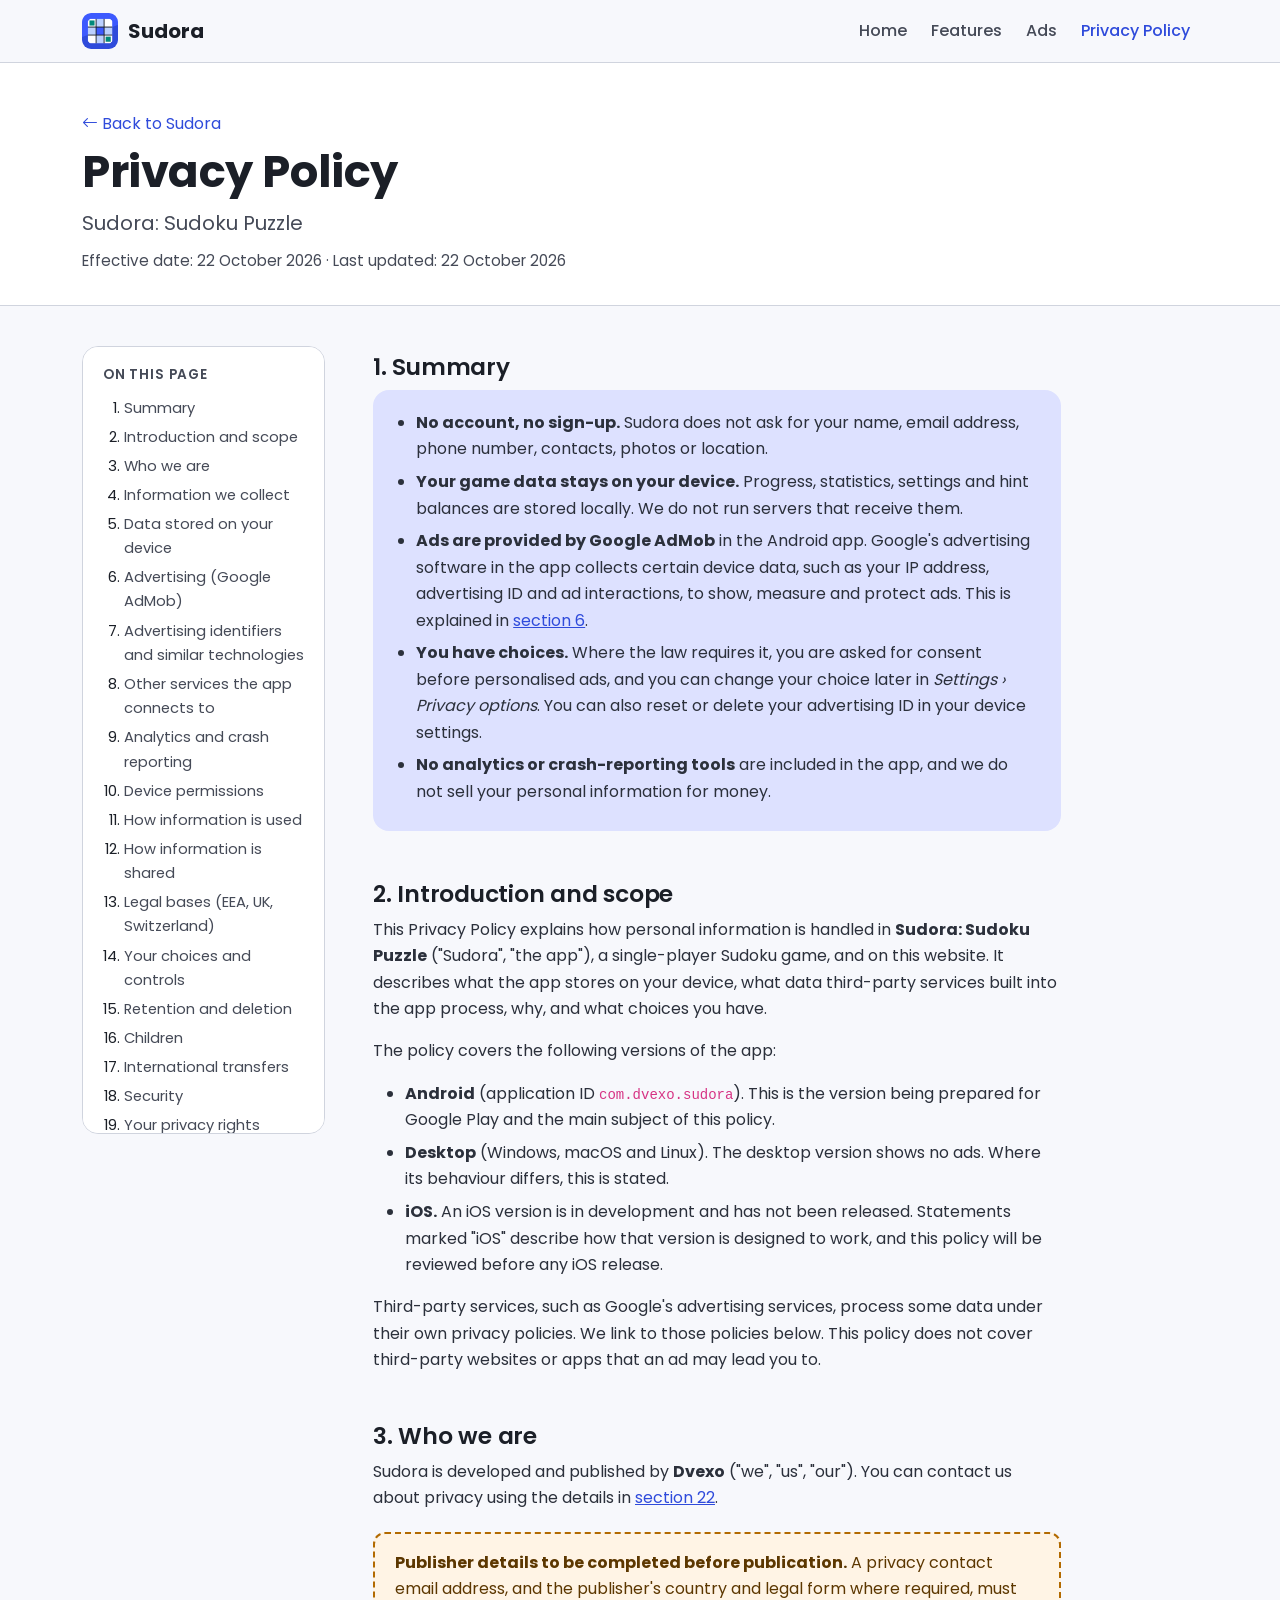
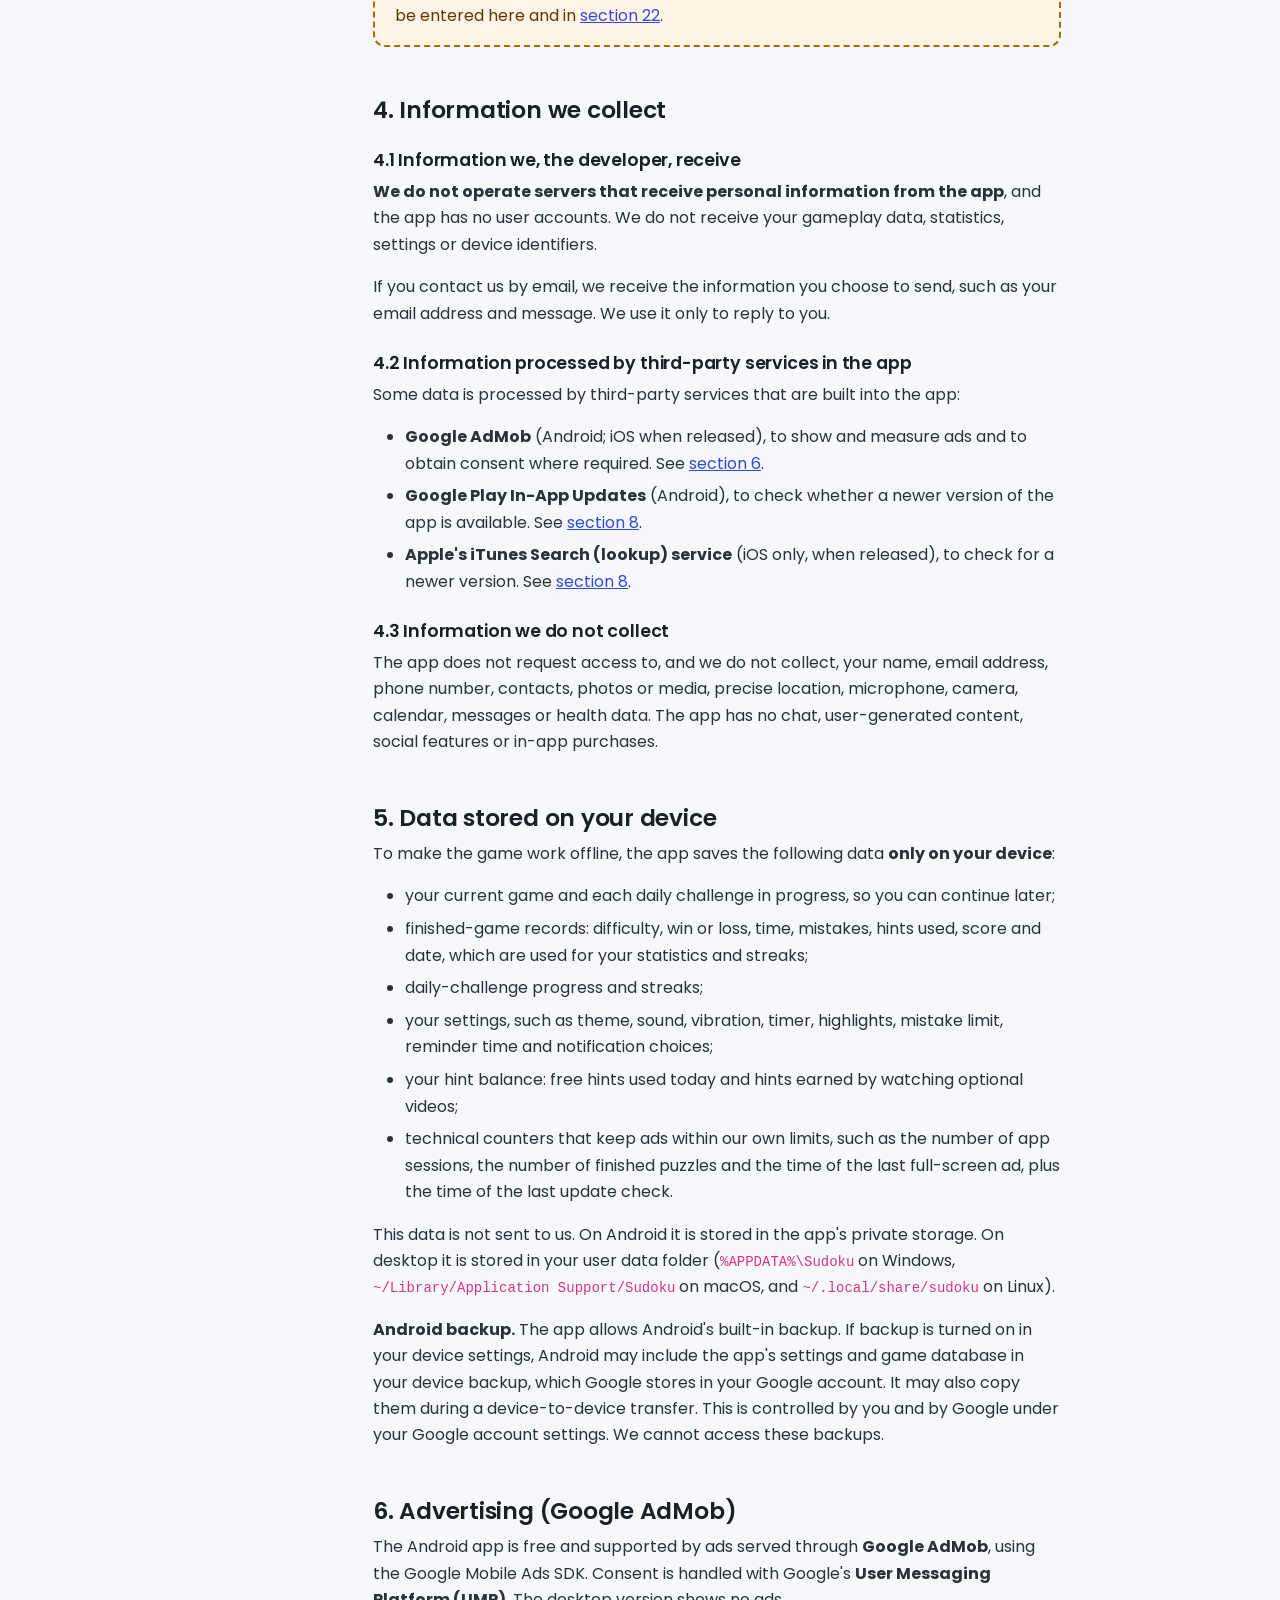
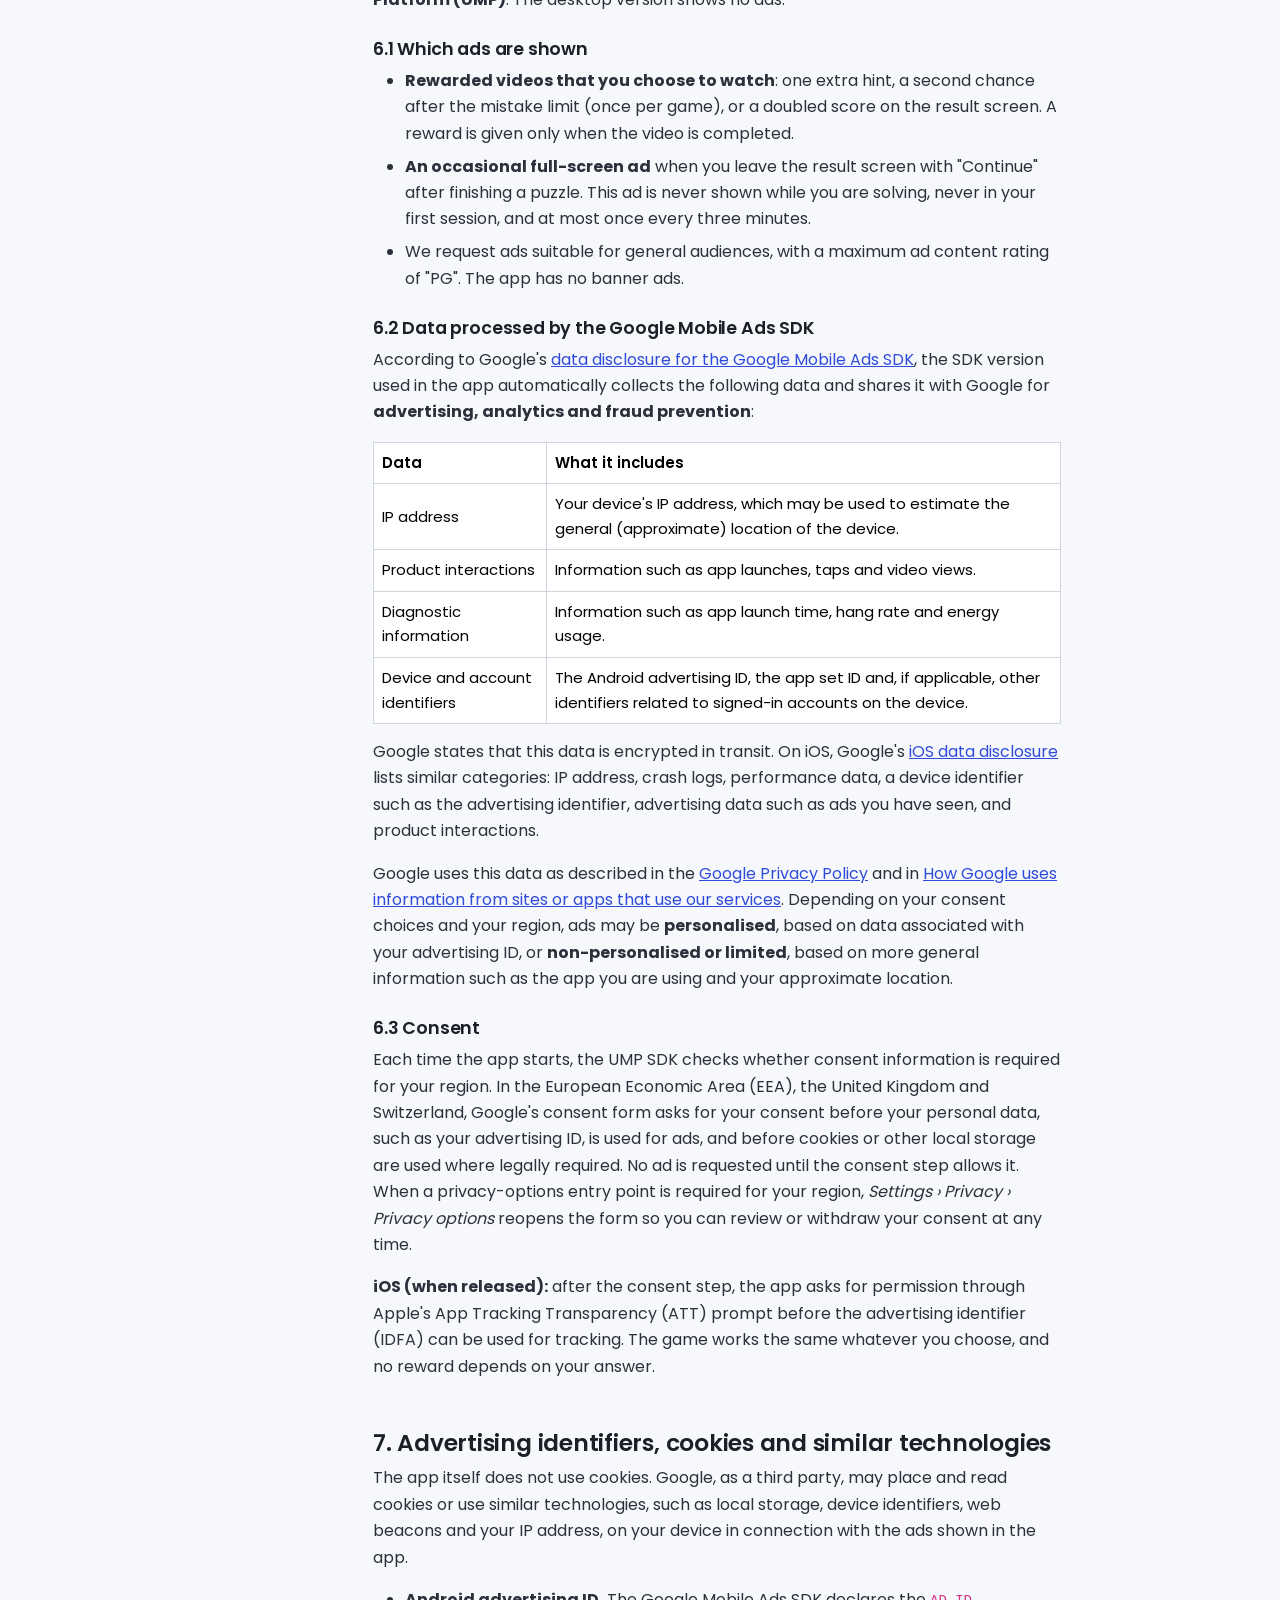
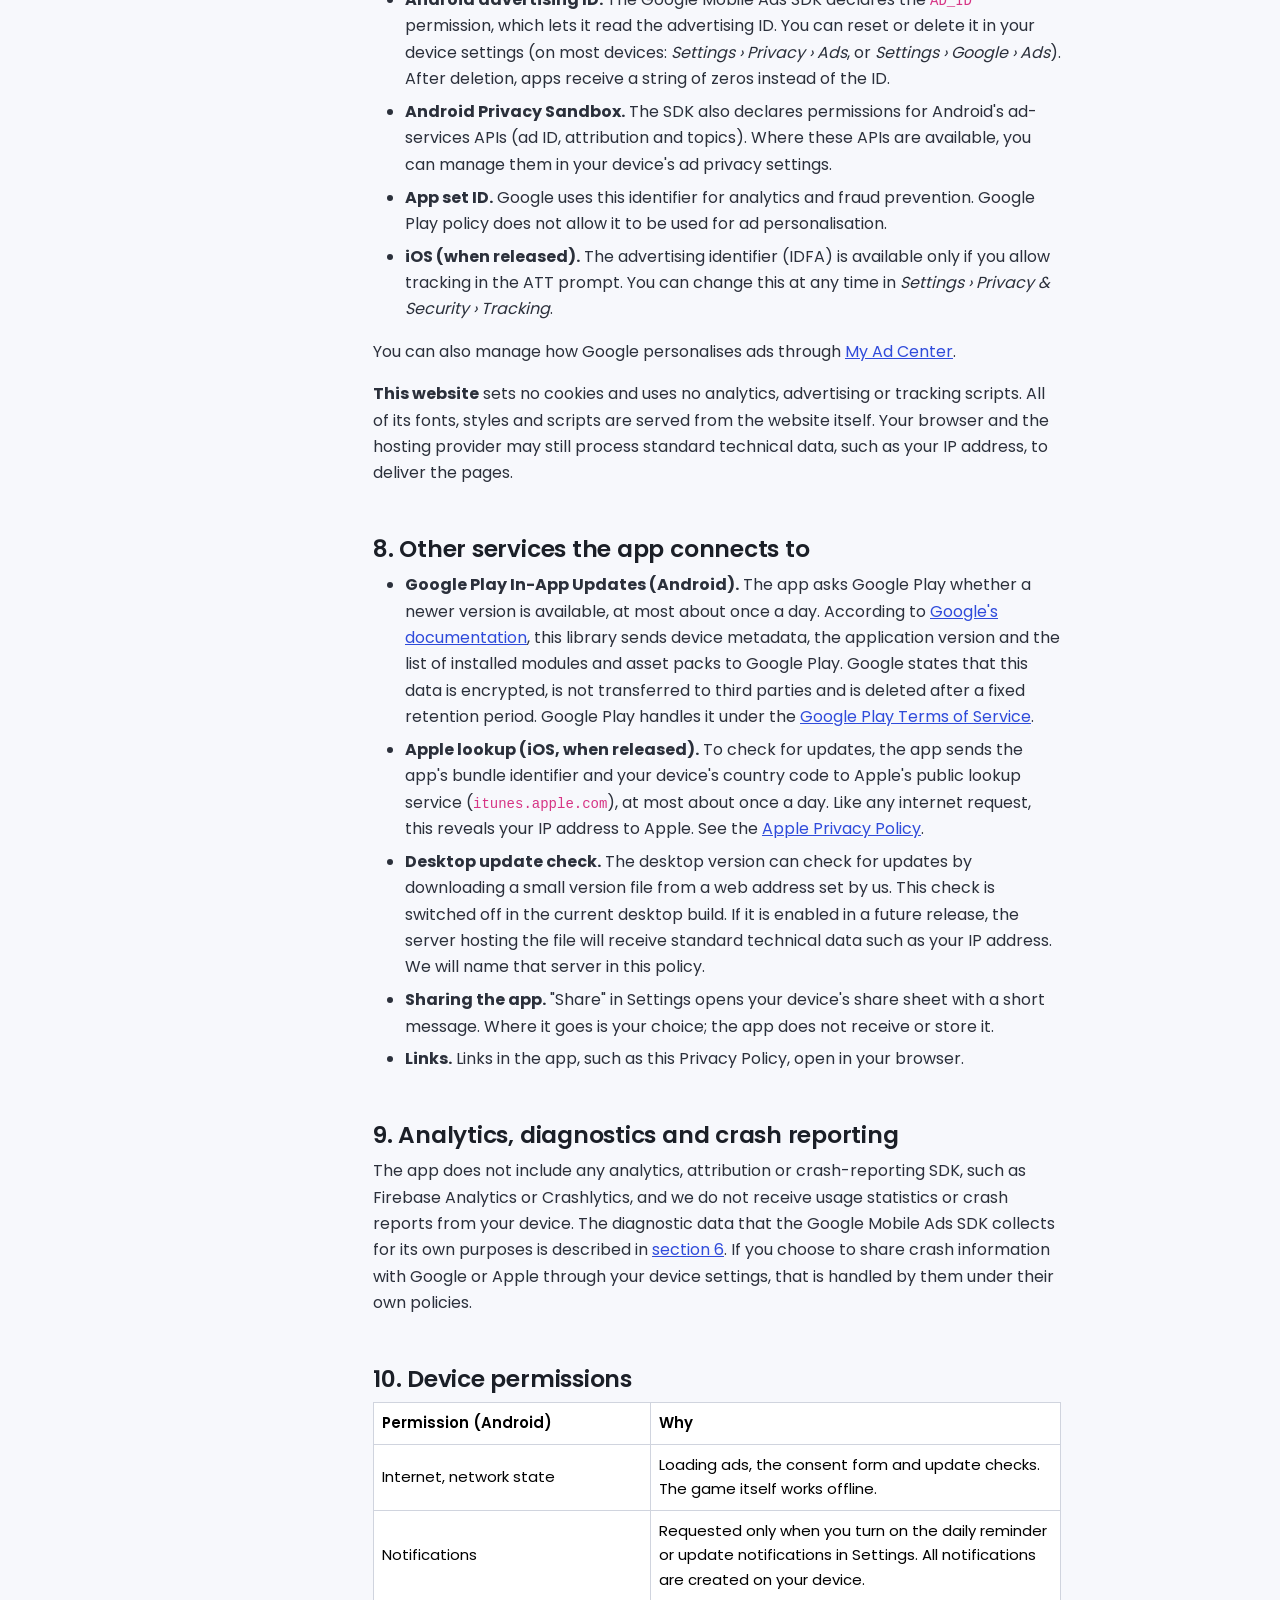
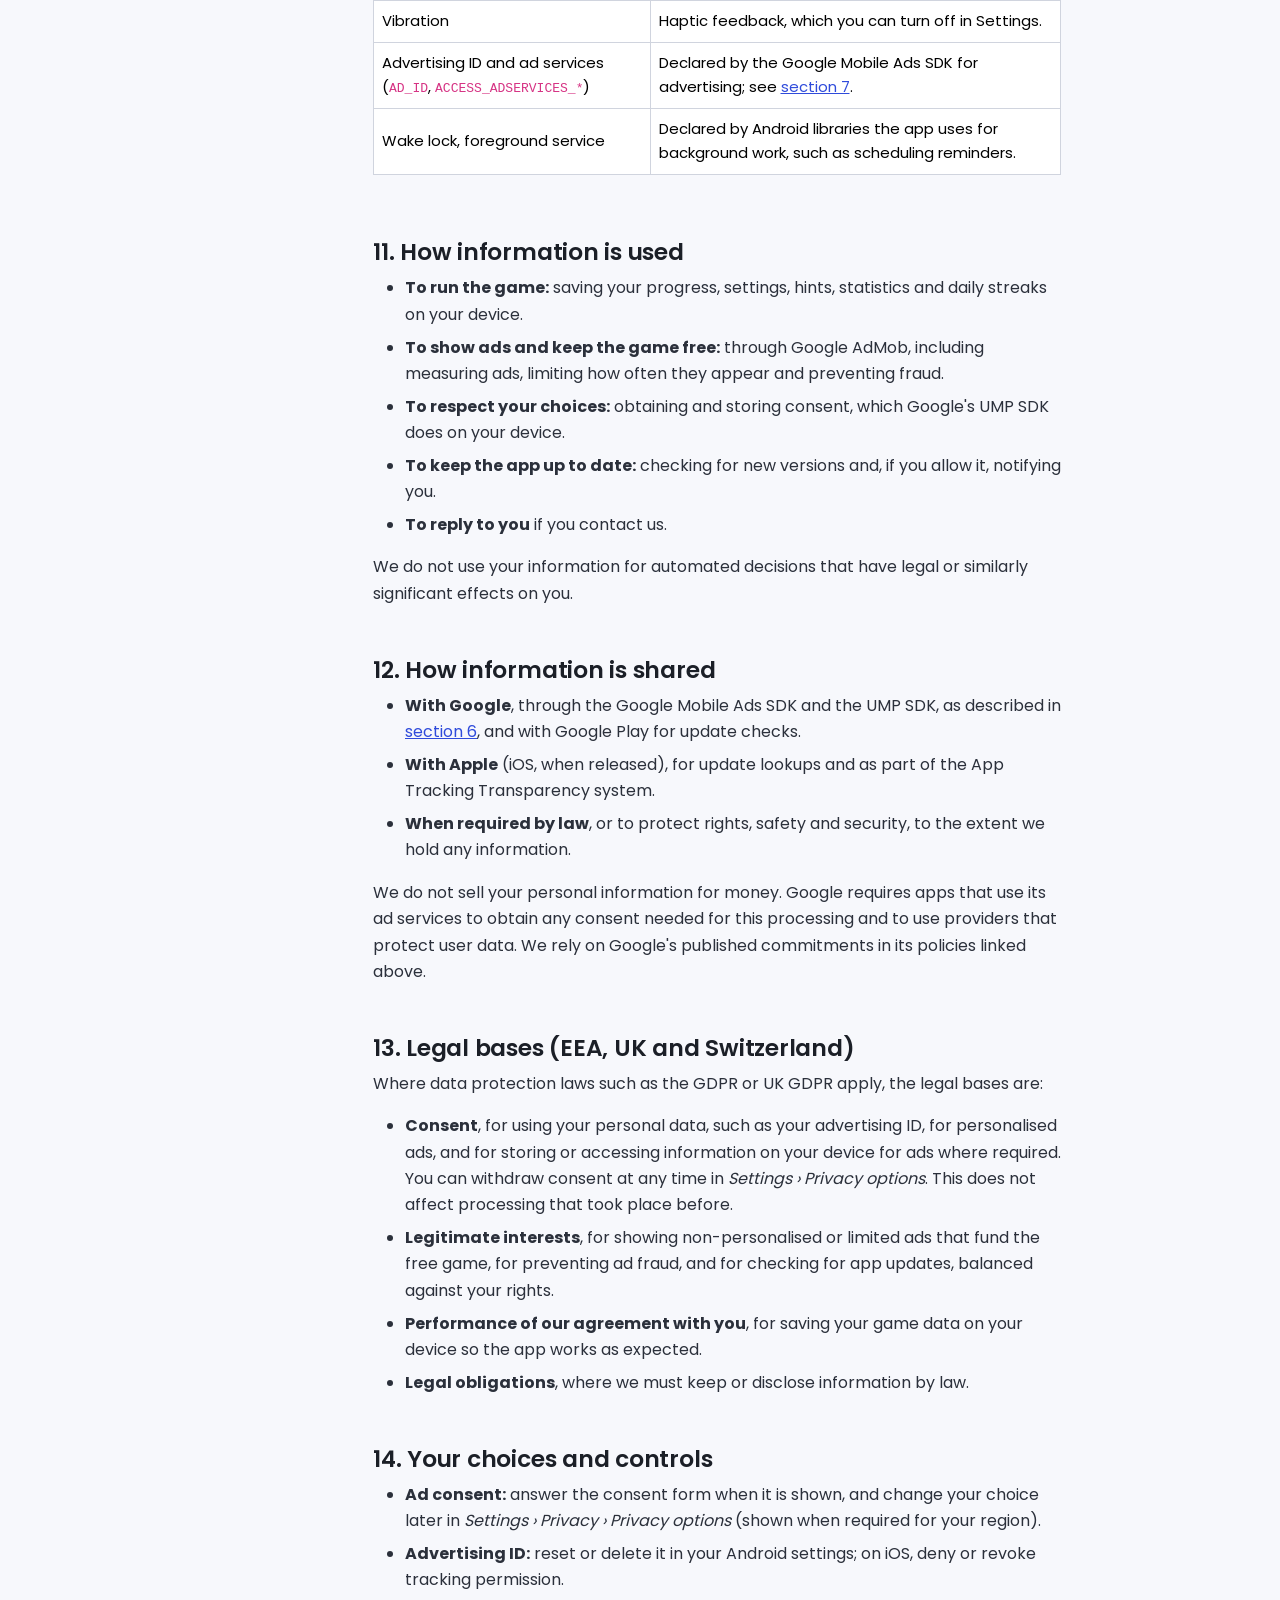
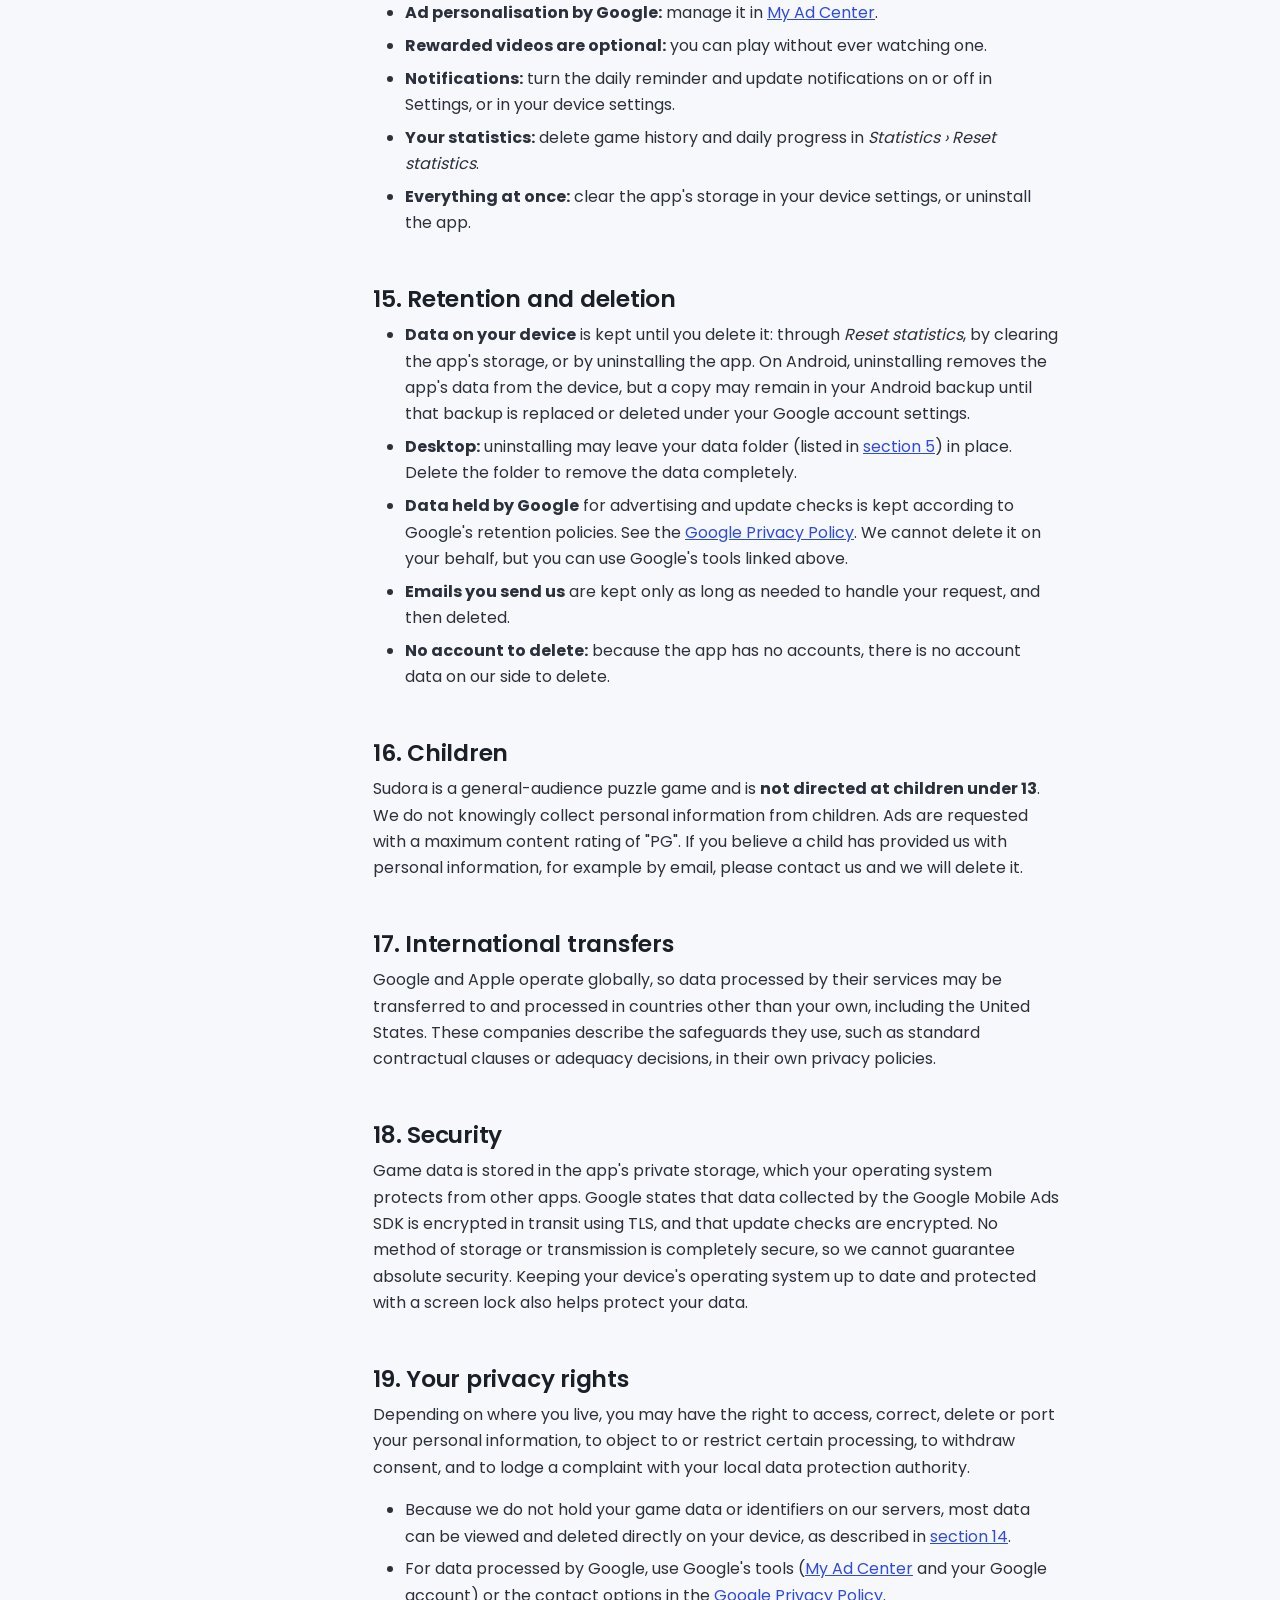
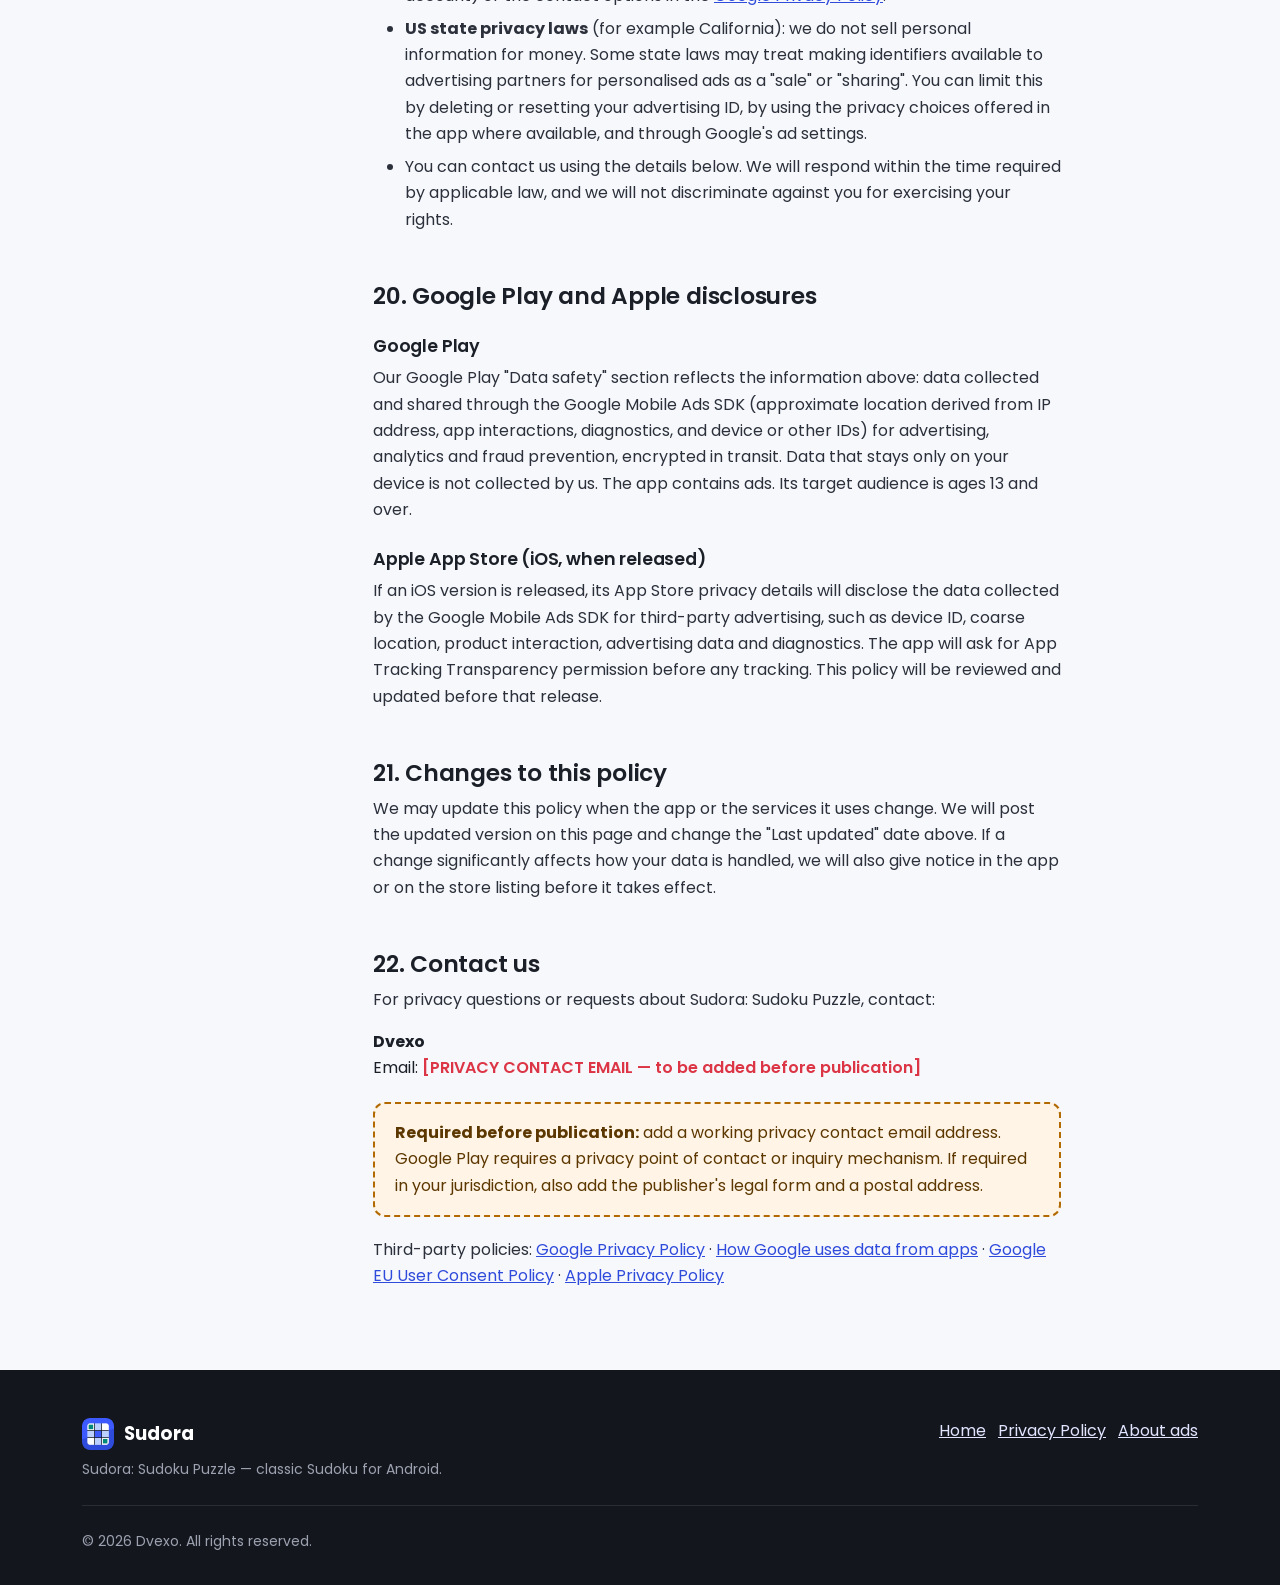
==== privacy-policy.html @ ac3e484a "Add Sudora website: homepage and Privacy Policy Static HTML5/CSS/vanilla JS site with locally served" ====
<!DOCTYPE html>
<html lang="en">
<head>
  <meta charset="utf-8">
  <meta name="viewport" content="width=device-width, initial-scale=1">
  <title>Privacy Policy — Sudora: Sudoku Puzzle</title>
  <meta name="description" content="Privacy Policy for Sudora: Sudoku Puzzle. What data the game and its advertising provider, Google AdMob, process, why, and the choices you have.">
  <meta name="application-name" content="Sudora">
  <meta name="theme-color" content="#3d5afe">
  <meta property="og:type" content="article">
  <meta property="og:site_name" content="Sudora">
  <meta property="og:title" content="Privacy Policy — Sudora: Sudoku Puzzle">
  <meta property="og:description" content="What data Sudora: Sudoku Puzzle and its advertising provider process, why, and the choices you have.">
  <meta property="og:image" content="assets/images/sudora-icon.png">
  <link rel="icon" href="favicon.ico" sizes="any">
  <link rel="icon" type="image/png" sizes="32x32" href="assets/images/favicon-32.png">
  <link rel="apple-touch-icon" href="assets/images/apple-touch-icon.png">
  <link rel="stylesheet" href="assets/vendor/bootstrap/bootstrap.min.css">
  <link rel="stylesheet" href="assets/vendor/bootstrap-icons/bootstrap-icons.min.css">
  <link rel="stylesheet" href="assets/css/style.css">
</head>
<body>
  <a class="skip-link" href="#main">Skip to content</a>

  <header>
    <nav class="navbar navbar-expand-md site-nav sticky-top" aria-label="Main">
      <div class="container">
        <a class="navbar-brand" href="index.html">
          <img src="assets/images/sudora-icon.png" alt="" width="36" height="36">
          <span>Sudora</span>
        </a>
        <button class="navbar-toggler" type="button" data-bs-toggle="collapse" data-bs-target="#siteNav" aria-controls="siteNav" aria-expanded="false" aria-label="Toggle navigation">
          <span class="navbar-toggler-icon"></span>
        </button>
        <div class="collapse navbar-collapse" id="siteNav">
          <ul class="navbar-nav ms-auto gap-md-2">
            <li class="nav-item"><a class="nav-link" href="index.html">Home</a></li>
            <li class="nav-item"><a class="nav-link" href="index.html#features">Features</a></li>
            <li class="nav-item"><a class="nav-link" href="index.html#ads">Ads</a></li>
            <li class="nav-item"><a class="nav-link" href="privacy-policy.html" aria-current="page">Privacy Policy</a></li>
          </ul>
        </div>
      </div>
    </nav>
  </header>

  <main id="main" tabindex="-1">
    <section class="policy-hero">
      <div class="container">
        <p class="mb-2"><a href="index.html" class="text-decoration-none"><i class="bi bi-arrow-left" aria-hidden="true"></i> Back to Sudora</a></p>
        <h1>Privacy Policy</h1>
        <p class="lead mb-2">Sudora: Sudoku Puzzle</p>
        <p class="policy-meta mb-0">
          Effective date: <time datetime="2026-10-22">22 October 2026</time> ·
          Last updated: <time datetime="2026-10-22">22 October 2026</time>
        </p>
      </div>
    </section>

    <div class="container policy-layout">
      <div class="row g-4 g-lg-5">
        <aside class="col-lg-4 col-xl-3 d-none d-lg-block" aria-label="Table of contents">
          <nav class="toc" aria-label="Policy sections">
            <h2>On this page</h2>
            <ol>
              <li><a href="#summary">Summary</a></li>
              <li><a href="#scope">Introduction and scope</a></li>
              <li><a href="#who-we-are">Who we are</a></li>
              <li><a href="#data-we-collect">Information we collect</a></li>
              <li><a href="#data-on-device">Data stored on your device</a></li>
              <li><a href="#advertising">Advertising (Google AdMob)</a></li>
              <li><a href="#identifiers">Advertising identifiers and similar technologies</a></li>
              <li><a href="#other-services">Other services the app connects to</a></li>
              <li><a href="#no-analytics">Analytics and crash reporting</a></li>
              <li><a href="#permissions">Device permissions</a></li>
              <li><a href="#use">How information is used</a></li>
              <li><a href="#sharing">How information is shared</a></li>
              <li><a href="#legal-bases">Legal bases (EEA, UK, Switzerland)</a></li>
              <li><a href="#choices">Your choices and controls</a></li>
              <li><a href="#retention">Retention and deletion</a></li>
              <li><a href="#children">Children</a></li>
              <li><a href="#transfers">International transfers</a></li>
              <li><a href="#security">Security</a></li>
              <li><a href="#rights">Your privacy rights</a></li>
              <li><a href="#platforms">Google Play and Apple disclosures</a></li>
              <li><a href="#changes">Changes to this policy</a></li>
              <li><a href="#contact">Contact us</a></li>
            </ol>
          </nav>
        </aside>

        <article class="col-lg-8 col-xl-9 policy-body">
          <details class="toc-mobile d-lg-none">
            <summary>Table of contents</summary>
            <ol>
              <li><a href="#summary">Summary</a></li>
              <li><a href="#scope">Introduction and scope</a></li>
              <li><a href="#who-we-are">Who we are</a></li>
              <li><a href="#data-we-collect">Information we collect</a></li>
              <li><a href="#data-on-device">Data stored on your device</a></li>
              <li><a href="#advertising">Advertising (Google AdMob)</a></li>
              <li><a href="#identifiers">Advertising identifiers and similar technologies</a></li>
              <li><a href="#other-services">Other services the app connects to</a></li>
              <li><a href="#no-analytics">Analytics and crash reporting</a></li>
              <li><a href="#permissions">Device permissions</a></li>
              <li><a href="#use">How information is used</a></li>
              <li><a href="#sharing">How information is shared</a></li>
              <li><a href="#legal-bases">Legal bases (EEA, UK, Switzerland)</a></li>
              <li><a href="#choices">Your choices and controls</a></li>
              <li><a href="#retention">Retention and deletion</a></li>
              <li><a href="#children">Children</a></li>
              <li><a href="#transfers">International transfers</a></li>
              <li><a href="#security">Security</a></li>
              <li><a href="#rights">Your privacy rights</a></li>
              <li><a href="#platforms">Google Play and Apple disclosures</a></li>
              <li><a href="#changes">Changes to this policy</a></li>
              <li><a href="#contact">Contact us</a></li>
            </ol>
          </details>

          <section id="summary" aria-labelledby="summary-h">
            <h2 id="summary-h" class="mt-0">1. Summary</h2>
            <div class="policy-summary">
              <ul>
                <li><strong>No account, no sign-up.</strong> Sudora does not ask for your name, email address, phone number, contacts, photos or location.</li>
                <li><strong>Your game data stays on your device.</strong> Progress, statistics, settings and hint balances are stored locally. We do not run servers that receive them.</li>
                <li><strong>Ads are provided by Google AdMob</strong> in the Android app. Google's advertising software in the app collects certain device data, such as your IP address, advertising ID and ad interactions, to show, measure and protect ads. This is explained in <a href="#advertising">section 6</a>.</li>
                <li><strong>You have choices.</strong> Where the law requires it, you are asked for consent before personalised ads, and you can change your choice later in <em>Settings › Privacy options</em>. You can also reset or delete your advertising ID in your device settings.</li>
                <li><strong>No analytics or crash-reporting tools</strong> are included in the app, and we do not sell your personal information for money.</li>
              </ul>
            </div>
          </section>

          <section id="scope" aria-labelledby="scope-h">
            <h2 id="scope-h">2. Introduction and scope</h2>
            <p>
              This Privacy Policy explains how personal information is handled in <strong>Sudora: Sudoku Puzzle</strong>
              ("Sudora", "the app"), a single-player Sudoku game, and on this website. It describes what the app
              stores on your device, what data third-party services built into the app process, why, and what choices you have.
            </p>
            <p>The policy covers the following versions of the app:</p>
            <ul>
              <li><strong>Android</strong> (application ID <code>com.dvexo.sudora</code>). This is the version being prepared for Google Play and the main subject of this policy.</li>
              <li><strong>Desktop</strong> (Windows, macOS and Linux). The desktop version shows no ads. Where its behaviour differs, this is stated.</li>
              <li><strong>iOS.</strong> An iOS version is in development and has not been released. Statements marked "iOS" describe how that version is designed to work, and this policy will be reviewed before any iOS release.</li>
            </ul>
            <p>
              Third-party services, such as Google's advertising services, process some data under their own privacy
              policies. We link to those policies below. This policy does not cover third-party websites or apps that
              an ad may lead you to.
            </p>
          </section>

          <section id="who-we-are" aria-labelledby="who-h">
            <h2 id="who-h">3. Who we are</h2>
            <p>
              Sudora is developed and published by <strong>Dvexo</strong> ("we", "us", "our").
              You can contact us about privacy using the details in <a href="#contact">section 22</a>.
            </p>
            <div class="placeholder-note" role="note">
              <strong>Publisher details to be completed before publication.</strong> A privacy contact email address,
              and the publisher's country and legal form where required, must be entered here and in
              <a href="#contact">section 22</a>.
            </div>
          </section>

          <section id="data-we-collect" aria-labelledby="collect-h">
            <h2 id="collect-h">4. Information we collect</h2>
            <h3>4.1 Information we, the developer, receive</h3>
            <p>
              <strong>We do not operate servers that receive personal information from the app</strong>, and the app has no
              user accounts. We do not receive your gameplay data, statistics, settings or device identifiers.
            </p>
            <p>
              If you contact us by email, we receive the information you choose to send, such as your email
              address and message. We use it only to reply to you.
            </p>
            <h3>4.2 Information processed by third-party services in the app</h3>
            <p>Some data is processed by third-party services that are built into the app:</p>
            <ul>
              <li><strong>Google AdMob</strong> (Android; iOS when released), to show and measure ads and to obtain consent where required. See <a href="#advertising">section 6</a>.</li>
              <li><strong>Google Play In-App Updates</strong> (Android), to check whether a newer version of the app is available. See <a href="#other-services">section 8</a>.</li>
              <li><strong>Apple's iTunes Search (lookup) service</strong> (iOS only, when released), to check for a newer version. See <a href="#other-services">section 8</a>.</li>
            </ul>
            <h3>4.3 Information we do not collect</h3>
            <p>
              The app does not request access to, and we do not collect, your name, email address, phone number,
              contacts, photos or media, precise location, microphone, camera, calendar, messages or health data.
              The app has no chat, user-generated content, social features or in-app purchases.
            </p>
          </section>

          <section id="data-on-device" aria-labelledby="device-h">
            <h2 id="device-h">5. Data stored on your device</h2>
            <p>To make the game work offline, the app saves the following data <strong>only on your device</strong>:</p>
            <ul>
              <li>your current game and each daily challenge in progress, so you can continue later;</li>
              <li>finished-game records: difficulty, win or loss, time, mistakes, hints used, score and date, which are used for your statistics and streaks;</li>
              <li>daily-challenge progress and streaks;</li>
              <li>your settings, such as theme, sound, vibration, timer, highlights, mistake limit, reminder time and notification choices;</li>
              <li>your hint balance: free hints used today and hints earned by watching optional videos;</li>
              <li>technical counters that keep ads within our own limits, such as the number of app sessions, the number of finished puzzles and the time of the last full-screen ad, plus the time of the last update check.</li>
            </ul>
            <p>
              This data is not sent to us. On Android it is stored in the app's private storage. On desktop it is
              stored in your user data folder (<code>%APPDATA%\Sudoku</code> on Windows,
              <code>~/Library/Application Support/Sudoku</code> on macOS, and <code>~/.local/share/sudoku</code> on Linux).
            </p>
            <p>
              <strong>Android backup.</strong> The app allows Android's built-in backup. If backup is turned on in your device
              settings, Android may include the app's settings and game database in your device backup, which
              Google stores in your Google account. It may also copy them during a device-to-device transfer.
              This is controlled by you and by Google under your Google account settings. We cannot access these backups.
            </p>
          </section>

          <section id="advertising" aria-labelledby="ads-h">
            <h2 id="ads-h">6. Advertising (Google AdMob)</h2>
            <p>
              The Android app is free and supported by ads served through <strong>Google AdMob</strong>, using the
              Google Mobile Ads SDK. Consent is handled with Google's <strong>User Messaging Platform (UMP)</strong>.
              The desktop version shows no ads.
            </p>
            <h3>6.1 Which ads are shown</h3>
            <ul>
              <li><strong>Rewarded videos that you choose to watch</strong>: one extra hint, a second chance after the mistake limit (once per game), or a doubled score on the result screen. A reward is given only when the video is completed.</li>
              <li><strong>An occasional full-screen ad</strong> when you leave the result screen with "Continue" after finishing a puzzle. This ad is never shown while you are solving, never in your first session, and at most once every three minutes.</li>
              <li>We request ads suitable for general audiences, with a maximum ad content rating of "PG". The app has no banner ads.</li>
            </ul>
            <h3>6.2 Data processed by the Google Mobile Ads SDK</h3>
            <p>
              According to Google's
              <a href="https://developers.google.com/admob/android/privacy/play-data-disclosure" rel="noopener" target="_blank">data disclosure for the Google Mobile Ads SDK</a>,
              the SDK version used in the app automatically collects the following data and shares it with Google
              for <strong>advertising, analytics and fraud prevention</strong>:
            </p>
            <div class="table-responsive">
              <table class="table table-bordered align-middle">
                <caption class="visually-hidden">Data collected by the Google Mobile Ads SDK</caption>
                <thead>
                  <tr><th scope="col">Data</th><th scope="col">What it includes</th></tr>
                </thead>
                <tbody>
                  <tr><td>IP address</td><td>Your device's IP address, which may be used to estimate the general (approximate) location of the device.</td></tr>
                  <tr><td>Product interactions</td><td>Information such as app launches, taps and video views.</td></tr>
                  <tr><td>Diagnostic information</td><td>Information such as app launch time, hang rate and energy usage.</td></tr>
                  <tr><td>Device and account identifiers</td><td>The Android advertising ID, the app set ID and, if applicable, other identifiers related to signed-in accounts on the device.</td></tr>
                </tbody>
              </table>
            </div>
            <p>
              Google states that this data is encrypted in transit. On iOS, Google's
              <a href="https://developers.google.com/admob/ios/privacy/data-disclosure" rel="noopener" target="_blank">iOS data disclosure</a>
              lists similar categories: IP address, crash logs, performance data, a device identifier such as the
              advertising identifier, advertising data such as ads you have seen, and product interactions.
            </p>
            <p>
              Google uses this data as described in the <a href="https://policies.google.com/privacy" rel="noopener" target="_blank">Google Privacy Policy</a>
              and in <a href="https://policies.google.com/technologies/partner-sites" rel="noopener" target="_blank">How Google uses information from sites or apps that use our services</a>.
              Depending on your consent choices and your region, ads may be <strong>personalised</strong>, based on data
              associated with your advertising ID, or <strong>non-personalised or limited</strong>, based on more general
              information such as the app you are using and your approximate location.
            </p>
            <h3>6.3 Consent</h3>
            <p>
              Each time the app starts, the UMP SDK checks whether consent information is required for your region.
              In the European Economic Area (EEA), the United Kingdom and Switzerland, Google's consent form asks
              for your consent before your personal data, such as your advertising ID, is used for ads, and before
              cookies or other local storage are used where legally required. No ad is requested until the consent
              step allows it. When a privacy-options entry point is required for your region, <em>Settings › Privacy
              › Privacy options</em> reopens the form so you can review or withdraw your consent at any time.
            </p>
            <p>
              <strong>iOS (when released):</strong> after the consent step, the app asks for permission through Apple's
              App Tracking Transparency (ATT) prompt before the advertising identifier (IDFA) can be used for
              tracking. The game works the same whatever you choose, and no reward depends on your answer.
            </p>
          </section>

          <section id="identifiers" aria-labelledby="ids-h">
            <h2 id="ids-h">7. Advertising identifiers, cookies and similar technologies</h2>
            <p>
              The app itself does not use cookies. Google, as a third party, may place and read cookies or use
              similar technologies, such as local storage, device identifiers, web beacons and your IP address, on
              your device in connection with the ads shown in the app.
            </p>
            <ul>
              <li><strong>Android advertising ID.</strong> The Google Mobile Ads SDK declares the <code>AD_ID</code> permission, which lets it read the advertising ID. You can reset or delete it in your device settings (on most devices: <em>Settings › Privacy › Ads</em>, or <em>Settings › Google › Ads</em>). After deletion, apps receive a string of zeros instead of the ID.</li>
              <li><strong>Android Privacy Sandbox.</strong> The SDK also declares permissions for Android's ad-services APIs (ad ID, attribution and topics). Where these APIs are available, you can manage them in your device's ad privacy settings.</li>
              <li><strong>App set ID.</strong> Google uses this identifier for analytics and fraud prevention. Google Play policy does not allow it to be used for ad personalisation.</li>
              <li><strong>iOS (when released).</strong> The advertising identifier (IDFA) is available only if you allow tracking in the ATT prompt. You can change this at any time in <em>Settings › Privacy &amp; Security › Tracking</em>.</li>
            </ul>
            <p>
              You can also manage how Google personalises ads through
              <a href="https://myadcenter.google.com" rel="noopener" target="_blank">My Ad Center</a>.
            </p>
            <p>
              <strong>This website</strong> sets no cookies and uses no analytics, advertising or tracking scripts. All of its
              fonts, styles and scripts are served from the website itself. Your browser and the hosting provider
              may still process standard technical data, such as your IP address, to deliver the pages.
            </p>
          </section>

          <section id="other-services" aria-labelledby="other-h">
            <h2 id="other-h">8. Other services the app connects to</h2>
            <ul>
              <li>
                <strong>Google Play In-App Updates (Android).</strong> The app asks Google Play whether a newer version is available, at
                most about once a day. According to <a href="https://developer.android.com/guide/playcore/in-app-updates" rel="noopener" target="_blank">Google's documentation</a>,
                this library sends device metadata, the application version and the list of installed modules and asset packs to
                Google Play. Google states that this data is encrypted, is not transferred to third parties and is deleted after
                a fixed retention period. Google Play handles it under the
                <a href="https://play.google.com/about/play-terms/" rel="noopener" target="_blank">Google Play Terms of Service</a>.
              </li>
              <li>
                <strong>Apple lookup (iOS, when released).</strong> To check for updates, the app sends the app's bundle identifier and your
                device's country code to Apple's public lookup service (<code>itunes.apple.com</code>), at most about once a day. Like any
                internet request, this reveals your IP address to Apple. See the
                <a href="https://www.apple.com/legal/privacy/" rel="noopener" target="_blank">Apple Privacy Policy</a>.
              </li>
              <li>
                <strong>Desktop update check.</strong> The desktop version can check for updates by downloading a small version file from a
                web address set by us. This check is switched off in the current desktop build. If it is enabled in a future release,
                the server hosting the file will receive standard technical data such as your IP address. We will name that server
                in this policy.
              </li>
              <li>
                <strong>Sharing the app.</strong> "Share" in Settings opens your device's share sheet with a short message. Where it goes is your choice; the app does not receive or store it.
              </li>
              <li>
                <strong>Links.</strong> Links in the app, such as this Privacy Policy, open in your browser.
              </li>
            </ul>
          </section>

          <section id="no-analytics" aria-labelledby="noan-h">
            <h2 id="noan-h">9. Analytics, diagnostics and crash reporting</h2>
            <p>
              The app does not include any analytics, attribution or crash-reporting SDK, such as Firebase Analytics or
              Crashlytics, and we do not receive usage statistics or crash reports from your device. The diagnostic
              data that the Google Mobile Ads SDK collects for its own purposes is described in <a href="#advertising">section 6</a>.
              If you choose to share crash information with Google or Apple through your device settings, that is
              handled by them under their own policies.
            </p>
          </section>

          <section id="permissions" aria-labelledby="perm-h">
            <h2 id="perm-h">10. Device permissions</h2>
            <div class="table-responsive">
              <table class="table table-bordered align-middle">
                <caption class="visually-hidden">Android permissions and their purpose</caption>
                <thead><tr><th scope="col">Permission (Android)</th><th scope="col">Why</th></tr></thead>
                <tbody>
                  <tr><td>Internet, network state</td><td>Loading ads, the consent form and update checks. The game itself works offline.</td></tr>
                  <tr><td>Notifications</td><td>Requested only when you turn on the daily reminder or update notifications in Settings. All notifications are created on your device.</td></tr>
                  <tr><td>Vibration</td><td>Haptic feedback, which you can turn off in Settings.</td></tr>
                  <tr><td>Advertising ID and ad services (<code>AD_ID</code>, <code>ACCESS_ADSERVICES_*</code>)</td><td>Declared by the Google Mobile Ads SDK for advertising; see <a href="#identifiers">section 7</a>.</td></tr>
                  <tr><td>Wake lock, foreground service</td><td>Declared by Android libraries the app uses for background work, such as scheduling reminders.</td></tr>
                </tbody>
              </table>
            </div>
          </section>

          <section id="use" aria-labelledby="use-h">
            <h2 id="use-h">11. How information is used</h2>
            <ul>
              <li><strong>To run the game:</strong> saving your progress, settings, hints, statistics and daily streaks on your device.</li>
              <li><strong>To show ads and keep the game free:</strong> through Google AdMob, including measuring ads, limiting how often they appear and preventing fraud.</li>
              <li><strong>To respect your choices:</strong> obtaining and storing consent, which Google's UMP SDK does on your device.</li>
              <li><strong>To keep the app up to date:</strong> checking for new versions and, if you allow it, notifying you.</li>
              <li><strong>To reply to you</strong> if you contact us.</li>
            </ul>
            <p>We do not use your information for automated decisions that have legal or similarly significant effects on you.</p>
          </section>

          <section id="sharing" aria-labelledby="share-h">
            <h2 id="share-h">12. How information is shared</h2>
            <ul>
              <li><strong>With Google</strong>, through the Google Mobile Ads SDK and the UMP SDK, as described in <a href="#advertising">section 6</a>, and with Google Play for update checks.</li>
              <li><strong>With Apple</strong> (iOS, when released), for update lookups and as part of the App Tracking Transparency system.</li>
              <li><strong>When required by law</strong>, or to protect rights, safety and security, to the extent we hold any information.</li>
            </ul>
            <p>
              We do not sell your personal information for money. Google requires apps that use its ad services
              to obtain any consent needed for this processing and to use providers that protect user data. We rely
              on Google's published commitments in its policies linked above.
            </p>
          </section>

          <section id="legal-bases" aria-labelledby="legal-h">
            <h2 id="legal-h">13. Legal bases (EEA, UK and Switzerland)</h2>
            <p>Where data protection laws such as the GDPR or UK GDPR apply, the legal bases are:</p>
            <ul>
              <li><strong>Consent</strong>, for using your personal data, such as your advertising ID, for personalised ads, and for storing or accessing information on your device for ads where required. You can withdraw consent at any time in <em>Settings › Privacy options</em>. This does not affect processing that took place before.</li>
              <li><strong>Legitimate interests</strong>, for showing non-personalised or limited ads that fund the free game, for preventing ad fraud, and for checking for app updates, balanced against your rights.</li>
              <li><strong>Performance of our agreement with you</strong>, for saving your game data on your device so the app works as expected.</li>
              <li><strong>Legal obligations</strong>, where we must keep or disclose information by law.</li>
            </ul>
          </section>

          <section id="choices" aria-labelledby="choices-h">
            <h2 id="choices-h">14. Your choices and controls</h2>
            <ul>
              <li><strong>Ad consent:</strong> answer the consent form when it is shown, and change your choice later in <em>Settings › Privacy › Privacy options</em> (shown when required for your region).</li>
              <li><strong>Advertising ID:</strong> reset or delete it in your Android settings; on iOS, deny or revoke tracking permission.</li>
              <li><strong>Ad personalisation by Google:</strong> manage it in <a href="https://myadcenter.google.com" rel="noopener" target="_blank">My Ad Center</a>.</li>
              <li><strong>Rewarded videos are optional:</strong> you can play without ever watching one.</li>
              <li><strong>Notifications:</strong> turn the daily reminder and update notifications on or off in Settings, or in your device settings.</li>
              <li><strong>Your statistics:</strong> delete game history and daily progress in <em>Statistics › Reset statistics</em>.</li>
              <li><strong>Everything at once:</strong> clear the app's storage in your device settings, or uninstall the app.</li>
            </ul>
          </section>

          <section id="retention" aria-labelledby="ret-h">
            <h2 id="ret-h">15. Retention and deletion</h2>
            <ul>
              <li><strong>Data on your device</strong> is kept until you delete it: through <em>Reset statistics</em>, by clearing the app's storage, or by uninstalling the app. On Android, uninstalling removes the app's data from the device, but a copy may remain in your Android backup until that backup is replaced or deleted under your Google account settings.</li>
              <li><strong>Desktop:</strong> uninstalling may leave your data folder (listed in <a href="#data-on-device">section 5</a>) in place. Delete the folder to remove the data completely.</li>
              <li><strong>Data held by Google</strong> for advertising and update checks is kept according to Google's retention policies. See the <a href="https://policies.google.com/privacy" rel="noopener" target="_blank">Google Privacy Policy</a>. We cannot delete it on your behalf, but you can use Google's tools linked above.</li>
              <li><strong>Emails you send us</strong> are kept only as long as needed to handle your request, and then deleted.</li>
              <li><strong>No account to delete:</strong> because the app has no accounts, there is no account data on our side to delete.</li>
            </ul>
          </section>

          <section id="children" aria-labelledby="kids-h">
            <h2 id="kids-h">16. Children</h2>
            <p>
              Sudora is a general-audience puzzle game and is <strong>not directed at children under 13</strong>. We do not knowingly
              collect personal information from children. Ads are requested with a maximum content rating of "PG". If you
              believe a child has provided us with personal information, for example by email, please contact us and we will
              delete it.
            </p>
          </section>

          <section id="transfers" aria-labelledby="xfer-h">
            <h2 id="xfer-h">17. International transfers</h2>
            <p>
              Google and Apple operate globally, so data processed by their services may be transferred to and processed
              in countries other than your own, including the United States. These companies describe the safeguards they
              use, such as standard contractual clauses or adequacy decisions, in their own privacy policies.
            </p>
          </section>

          <section id="security" aria-labelledby="sec-h">
            <h2 id="sec-h">18. Security</h2>
            <p>
              Game data is stored in the app's private storage, which your operating system protects from other apps.
              Google states that data collected by the Google Mobile Ads SDK is encrypted in transit using TLS, and that
              update checks are encrypted. No method of storage or transmission is completely secure, so we cannot
              guarantee absolute security. Keeping your device's operating system up to date and protected with a screen
              lock also helps protect your data.
            </p>
          </section>

          <section id="rights" aria-labelledby="rights-h">
            <h2 id="rights-h">19. Your privacy rights</h2>
            <p>
              Depending on where you live, you may have the right to access, correct, delete or port your personal
              information, to object to or restrict certain processing, to withdraw consent, and to lodge a complaint with
              your local data protection authority.
            </p>
            <ul>
              <li>Because we do not hold your game data or identifiers on our servers, most data can be viewed and deleted directly on your device, as described in <a href="#choices">section 14</a>.</li>
              <li>For data processed by Google, use Google's tools (<a href="https://myadcenter.google.com" rel="noopener" target="_blank">My Ad Center</a> and your Google account) or the contact options in the <a href="https://policies.google.com/privacy" rel="noopener" target="_blank">Google Privacy Policy</a>.</li>
              <li><strong>US state privacy laws</strong> (for example California): we do not sell personal information for money. Some state laws may treat making identifiers available to advertising partners for personalised ads as a "sale" or "sharing". You can limit this by deleting or resetting your advertising ID, by using the privacy choices offered in the app where available, and through Google's ad settings.</li>
              <li>You can contact us using the details below. We will respond within the time required by applicable law, and we will not discriminate against you for exercising your rights.</li>
            </ul>
          </section>

          <section id="platforms" aria-labelledby="plat-h">
            <h2 id="plat-h">20. Google Play and Apple disclosures</h2>
            <h3>Google Play</h3>
            <p>
              Our Google Play "Data safety" section reflects the information above: data collected and shared through the
              Google Mobile Ads SDK (approximate location derived from IP address, app interactions, diagnostics, and device
              or other IDs) for advertising, analytics and fraud prevention, encrypted in transit. Data that stays only on
              your device is not collected by us. The app contains ads. Its target audience is ages 13 and over.
            </p>
            <h3>Apple App Store (iOS, when released)</h3>
            <p>
              If an iOS version is released, its App Store privacy details will disclose the data collected by the Google
              Mobile Ads SDK for third-party advertising, such as device ID, coarse location, product interaction, advertising
              data and diagnostics. The app will ask for App Tracking Transparency permission before any tracking. This
              policy will be reviewed and updated before that release.
            </p>
          </section>

          <section id="changes" aria-labelledby="chg-h">
            <h2 id="chg-h">21. Changes to this policy</h2>
            <p>
              We may update this policy when the app or the services it uses change. We will post the updated version on this
              page and change the "Last updated" date above. If a change significantly affects how your data is handled, we will
              also give notice in the app or on the store listing before it takes effect.
            </p>
          </section>

          <section id="contact" aria-labelledby="contact-h">
            <h2 id="contact-h">22. Contact us</h2>
            <p>For privacy questions or requests about Sudora: Sudoku Puzzle, contact:</p>
            <address class="mb-3">
              <strong>Dvexo</strong><br>
              Email: <span class="text-danger fw-semibold">[PRIVACY CONTACT EMAIL — to be added before publication]</span>
            </address>
            <div class="placeholder-note" role="note">
              <strong>Required before publication:</strong> add a working privacy contact email address. Google Play requires
              a privacy point of contact or inquiry mechanism. If required in your jurisdiction, also add the publisher's legal
              form and a postal address.
            </div>
            <p>
              Third-party policies:
              <a href="https://policies.google.com/privacy" rel="noopener" target="_blank">Google Privacy Policy</a> ·
              <a href="https://policies.google.com/technologies/partner-sites" rel="noopener" target="_blank">How Google uses data from apps</a> ·
              <a href="https://www.google.com/about/company/user-consent-policy/" rel="noopener" target="_blank">Google EU User Consent Policy</a> ·
              <a href="https://www.apple.com/legal/privacy/" rel="noopener" target="_blank">Apple Privacy Policy</a>
            </p>
          </section>
        </article>
      </div>
    </div>
  </main>

  <footer class="site-footer">
    <div class="container">
      <div class="row g-4">
        <div class="col-md-6">
          <p class="brand mb-2"><img src="assets/images/sudora-icon.png" alt="" width="32" height="32"> Sudora</p>
          <p class="small mb-0">Sudora: Sudoku Puzzle — classic Sudoku for Android.</p>
        </div>
        <div class="col-md-6 text-md-end footer-links">
          <ul class="list-inline mb-2">
            <li class="list-inline-item"><a href="index.html">Home</a></li>
            <li class="list-inline-item"><a href="privacy-policy.html">Privacy Policy</a></li>
            <li class="list-inline-item"><a href="index.html#ads">About ads</a></li>
          </ul>
        </div>
      </div>
      <hr class="border-secondary my-4">
      <p class="small mb-0">&copy; 2026 Dvexo. All rights reserved.</p>
    </div>
  </footer>

  <button class="back-to-top" type="button" aria-label="Back to top"><i class="bi bi-arrow-up" aria-hidden="true"></i></button>

  <script src="assets/vendor/bootstrap/bootstrap.bundle.min.js"></script>
  <script src="assets/js/main.js"></script>
</body>
</html>
---- assets/css/style.css ----
/* Sudora — shared site styles. Palette and type follow the app's theme (Color.kt, Poppins). */

@font-face { font-family: "Poppins"; src: url("../fonts/poppins_regular.ttf") format("truetype"); font-weight: 400; font-display: swap; }
@font-face { font-family: "Poppins"; src: url("../fonts/poppins_medium.ttf") format("truetype"); font-weight: 500; font-display: swap; }
@font-face { font-family: "Poppins"; src: url("../fonts/poppins_semibold.ttf") format("truetype"); font-weight: 600; font-display: swap; }
@font-face { font-family: "Poppins"; src: url("../fonts/poppins_bold.ttf") format("truetype"); font-weight: 700; font-display: swap; }

:root {
  --sd-primary: #3d5afe;
  --sd-primary-strong: #2f4bdb;
  --sd-primary-soft: #dde1ff;
  --sd-ink: #1b1f27;
  --sd-ink-muted: #454a57;
  --sd-teal: #00897b;
  --sd-teal-soft: #d4efeb;
  --sd-bg: #f7f8fc;
  --sd-surface: #ffffff;
  --sd-line: #d0d4de;
  --sd-line-strong: #3a3f4a;
  --sd-cell-peer: #e8edf8;
  --sd-radius: 1rem;
  --sd-shadow: 0 1px 2px rgba(27, 31, 39, .06), 0 8px 24px rgba(27, 31, 39, .06);

  --bs-body-font-family: "Poppins", system-ui, -apple-system, "Segoe UI", Roboto, sans-serif;
  --bs-body-color: var(--sd-ink);
  --bs-body-bg: var(--sd-bg);
  --bs-link-color: var(--sd-primary-strong);
  --bs-link-color-rgb: 47, 75, 219;
  --bs-link-hover-color: #1f36a8;
  --bs-link-hover-color-rgb: 31, 54, 168;
  --bs-border-color: var(--sd-line);
}

body { font-size: 1rem; line-height: 1.65; -webkit-font-smoothing: antialiased; }
h1, h2, h3, h4 { font-weight: 600; letter-spacing: -.01em; color: var(--sd-ink); }
.lead { color: var(--sd-ink-muted); font-weight: 400; }
.text-muted-ink { color: var(--sd-ink-muted) !important; }

/* Focus and skip link */
:focus-visible { outline: 3px solid var(--sd-primary); outline-offset: 2px; border-radius: .25rem; }
.skip-link {
  position: absolute; left: 1rem; top: -3rem; z-index: 2000;
  background: var(--sd-ink); color: #fff; padding: .5rem 1rem; border-radius: .5rem; text-decoration: none;
}
.skip-link:focus { top: 1rem; color: #fff; }

/* Navigation */
.site-nav {
  background: rgba(247, 248, 252, .92);
  backdrop-filter: saturate(160%) blur(8px);
  border-bottom: 1px solid var(--sd-line);
}
.site-nav .navbar-brand { font-weight: 700; color: var(--sd-ink); display: flex; align-items: center; gap: .6rem; }
.site-nav .navbar-brand img { width: 36px; height: 36px; border-radius: 9px; }
.site-nav .nav-link { color: var(--sd-ink-muted); font-weight: 500; }
.site-nav .nav-link:hover, .site-nav .nav-link[aria-current="page"] { color: var(--sd-primary-strong); }

/* Buttons */
.btn-sd {
  --bs-btn-bg: var(--sd-primary); --bs-btn-border-color: var(--sd-primary); --bs-btn-color: #fff;
  --bs-btn-hover-bg: var(--sd-primary-strong); --bs-btn-hover-border-color: var(--sd-primary-strong); --bs-btn-hover-color: #fff;
  --bs-btn-active-bg: #2840c4; --bs-btn-active-border-color: #2840c4;
  border-radius: 999px; font-weight: 600; padding: .7rem 1.4rem;
}
.btn-sd-outline {
  --bs-btn-color: var(--sd-primary-strong); --bs-btn-border-color: #b8c2f7;
  --bs-btn-hover-bg: var(--sd-primary-soft); --bs-btn-hover-color: var(--sd-primary-strong); --bs-btn-hover-border-color: #b8c2f7;
  --bs-btn-active-bg: var(--sd-primary-soft); --bs-btn-active-color: var(--sd-primary-strong);
  border-radius: 999px; font-weight: 600; padding: .7rem 1.4rem; background: var(--sd-surface);
}

/* Hero */
.hero { padding: 4.5rem 0 4rem; }
.hero h1 { font-size: clamp(2.2rem, 5vw, 3.4rem); font-weight: 700; line-height: 1.12; }
.hero .accent { color: var(--sd-primary); }
.eyebrow {
  display: inline-flex; align-items: center; gap: .4rem;
  font-size: .82rem; font-weight: 600; letter-spacing: .04em; text-transform: uppercase;
  color: var(--sd-teal); background: var(--sd-teal-soft); border-radius: 999px; padding: .3rem .8rem;
}
.status-note { font-size: .9rem; color: var(--sd-ink-muted); }

/* Decorative board (pure HTML, hidden from assistive tech) */
.mini-board {
  display: grid; grid-template-columns: repeat(9, minmax(0, 1fr)); grid-template-rows: repeat(9, minmax(0, 1fr));
  width: min(100%, 380px); aspect-ratio: 1; margin-inline: auto;
  background: var(--sd-surface); border: 3px solid var(--sd-line-strong); border-radius: 14px; overflow: hidden;
  box-shadow: var(--sd-shadow);
}
.mini-board span {
  display: flex; align-items: center; justify-content: center;
  font-size: clamp(.85rem, 2.6vw, 1.3rem); font-weight: 500; color: var(--sd-ink);
  border-right: 1px solid var(--sd-line); border-bottom: 1px solid var(--sd-line);
  min-width: 0; min-height: 0; overflow: hidden;
}
.mini-board span:nth-child(9n) { border-right: 0; }
.mini-board span:nth-child(3n):not(:nth-child(9n)) { border-right: 2px solid var(--sd-line-strong); }
.mini-board span:nth-child(n+19):nth-child(-n+27),
.mini-board span:nth-child(n+46):nth-child(-n+54) { border-bottom: 2px solid var(--sd-line-strong); }
.mini-board span:nth-child(n+73) { border-bottom: 0; }
.mini-board .u { color: var(--sd-primary-strong); }
.mini-board .peer { background: var(--sd-cell-peer); }
.mini-board .sel { background: #bbd0ff; }
.mini-board .same { background: #c9d6f5; }
.mini-board .note i { font-style: normal; }
.mini-board .note { font-size: clamp(.45rem, 1.2vw, .6rem); color: #6b7280; display: grid; grid-template-columns: repeat(3, 1fr); grid-template-rows: repeat(3, 1fr); padding: 1px; align-items: center; justify-items: center; line-height: 1; }

/* Sections */
.section { padding: 4.5rem 0; }
.section-alt { background: var(--sd-surface); border-block: 1px solid var(--sd-line); }
.section-title { font-size: clamp(1.6rem, 3.2vw, 2.2rem); }
.section-intro { max-width: 46rem; color: var(--sd-ink-muted); }

.feature-card {
  height: 100%; background: var(--sd-surface); border: 1px solid var(--sd-line); border-radius: var(--sd-radius);
  padding: 1.5rem; box-shadow: var(--sd-shadow); transition: transform .2s ease, box-shadow .2s ease;
}
.feature-card:hover { transform: translateY(-2px); box-shadow: 0 2px 4px rgba(27,31,39,.06), 0 14px 32px rgba(27,31,39,.08); }
.section-alt .feature-card { background: var(--sd-bg); box-shadow: none; }
.feature-icon {
  width: 48px; height: 48px; border-radius: 12px; display: grid; place-items: center;
  font-size: 1.4rem; background: var(--sd-primary-soft); color: var(--sd-primary-strong); margin-bottom: 1rem;
}
.feature-icon.teal { background: var(--sd-teal-soft); color: #00695f; }
.feature-card h3 { font-size: 1.1rem; margin-bottom: .4rem; }
.feature-card p { color: var(--sd-ink-muted); margin: 0; font-size: .95rem; }

.steps { counter-reset: step; list-style: none; padding: 0; margin: 0; }
.steps li { position: relative; padding: 0 0 1.4rem 3.4rem; }
.steps li::before {
  counter-increment: step; content: counter(step);
  position: absolute; left: 0; top: -.1rem; width: 2.4rem; height: 2.4rem; border-radius: 10px;
  display: grid; place-items: center; font-weight: 700; color: #fff; background: var(--sd-primary);
}
.steps h3 { font-size: 1.05rem; margin: 0 0 .2rem; }
.steps p { margin: 0; color: var(--sd-ink-muted); }

.info-panel {
  background: var(--sd-surface); border: 1px solid var(--sd-line); border-radius: var(--sd-radius);
  padding: 1.75rem; box-shadow: var(--sd-shadow); height: 100%;
}
.info-panel h3 { font-size: 1.2rem; display: flex; align-items: center; gap: .6rem; }
.info-panel ul { padding-left: 1.2rem; margin-bottom: 0; }
.info-panel li { margin-bottom: .45rem; color: var(--sd-ink-muted); }
.info-panel li strong { color: var(--sd-ink); font-weight: 600; }

/* Policy page */
.policy-hero { padding: 3rem 0 2rem; border-bottom: 1px solid var(--sd-line); background: var(--sd-surface); }
.policy-hero h1 { font-size: clamp(2rem, 4.5vw, 2.8rem); font-weight: 700; }
.policy-meta { font-size: .95rem; color: var(--sd-ink-muted); }
.policy-layout { padding-top: 2.5rem; padding-bottom: 4rem; }
.policy-body { max-width: 46rem; }
.policy-body h2 { font-size: 1.45rem; margin-top: 2.6rem; padding-top: .5rem; scroll-margin-top: 5.5rem; }
.policy-body h3 { font-size: 1.1rem; margin-top: 1.6rem; scroll-margin-top: 5.5rem; }
.policy-body p, .policy-body li { color: #2b303b; }
.policy-body li { margin-bottom: .4rem; }
.policy-body a { overflow-wrap: anywhere; }
.policy-body table { font-size: .93rem; }
.policy-body .table { --bs-table-bg: var(--sd-surface); }
.policy-body .table th { font-weight: 600; white-space: nowrap; }
.policy-summary {
  background: var(--sd-primary-soft); border-radius: var(--sd-radius); padding: 1.25rem 1.5rem; margin-bottom: 1rem;
}
.policy-summary ul { margin-bottom: 0; padding-left: 1.2rem; }
.callout {
  border-left: 4px solid var(--sd-teal); background: var(--sd-teal-soft);
  padding: 1rem 1.25rem; border-radius: 0 .75rem .75rem 0; margin: 1.25rem 0;
}
.placeholder-note {
  border: 2px dashed #b26a00; background: #fff4e5; color: #5c3700;
  padding: 1rem 1.25rem; border-radius: .75rem; margin: 1.25rem 0;
}
.toc {
  position: sticky; top: 5.5rem; max-height: calc(100vh - 7rem); overflow: auto;
  background: var(--sd-surface); border: 1px solid var(--sd-line); border-radius: var(--sd-radius); padding: 1.25rem;
}
.toc h2 { font-size: .85rem; text-transform: uppercase; letter-spacing: .06em; color: var(--sd-ink-muted); margin: 0 0 .75rem; }
.toc ol { padding-left: 1.3rem; margin: 0; font-size: .92rem; }
.toc li { margin-bottom: .3rem; }
.toc a { color: var(--sd-ink-muted); text-decoration: none; }
.toc a:hover, .toc a.active { color: var(--sd-primary-strong); text-decoration: underline; }
.toc-mobile summary { cursor: pointer; font-weight: 600; }
.toc-mobile { background: var(--sd-surface); border: 1px solid var(--sd-line); border-radius: var(--sd-radius); padding: 1rem 1.25rem; margin-bottom: 1.5rem; }
.toc-mobile ol { margin: .75rem 0 0; padding-left: 1.3rem; }
.toc-mobile li { margin-bottom: .3rem; }

/* Footer */
.site-footer { background: #13161d; color: #c9ccd6; padding: 3rem 0 2rem; }
.site-footer a { color: #e2e5ff; }
.site-footer a:hover { color: #fff; }
.site-footer .brand { color: #fff; font-weight: 700; display: flex; align-items: center; gap: .6rem; font-size: 1.15rem; }
.site-footer .brand img { width: 32px; height: 32px; border-radius: 8px; }
.site-footer small, .site-footer .small { color: #9da2b0; }

.back-to-top {
  position: fixed; right: 1rem; bottom: 1rem; z-index: 1030;
  width: 44px; height: 44px; border-radius: 50%; border: 0;
  background: var(--sd-primary); color: #fff; box-shadow: var(--sd-shadow);
  display: none; align-items: center; justify-content: center; font-size: 1.2rem;
}
.back-to-top.show { display: inline-flex; }

/* Reveal-on-scroll; content is visible without JS because the class is only added by JS. */
.js .reveal { opacity: 0; transform: translateY(12px); transition: opacity .5s ease, transform .5s ease; }
.js .reveal.in { opacity: 1; transform: none; }

@media (prefers-reduced-motion: reduce) {
  *, *::before, *::after { transition: none !important; animation: none !important; scroll-behavior: auto !important; }
  .js .reveal { opacity: 1; transform: none; }
  .feature-card:hover { transform: none; }
}

@media (max-width: 575.98px) {
  .hero { padding: 2.5rem 0 3rem; }
  .section { padding: 3rem 0; }
  .policy-body .table-responsive { font-size: .88rem; }
}

@media print {
  .site-nav, .toc, .toc-mobile, .back-to-top, .site-footer .footer-links { display: none !important; }
  .policy-body { max-width: none; }
  .js .reveal { opacity: 1; transform: none; }
}
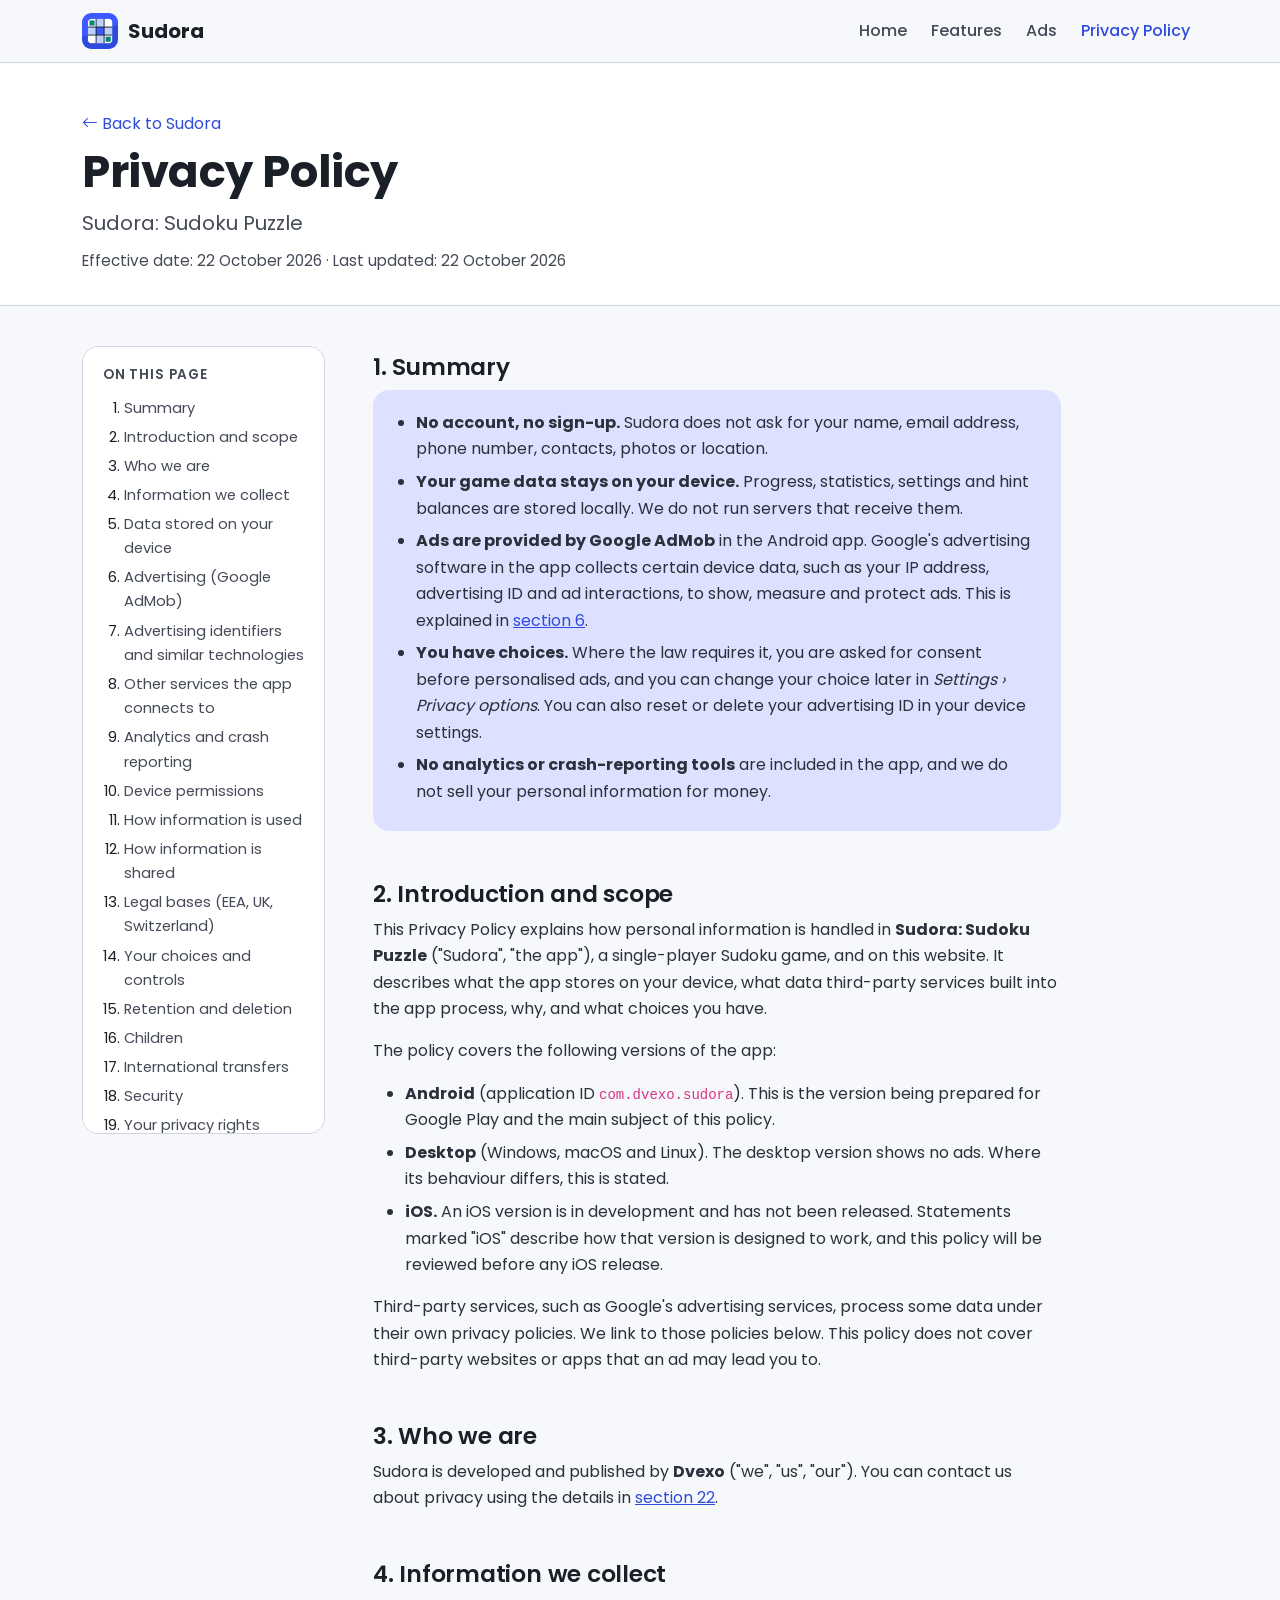
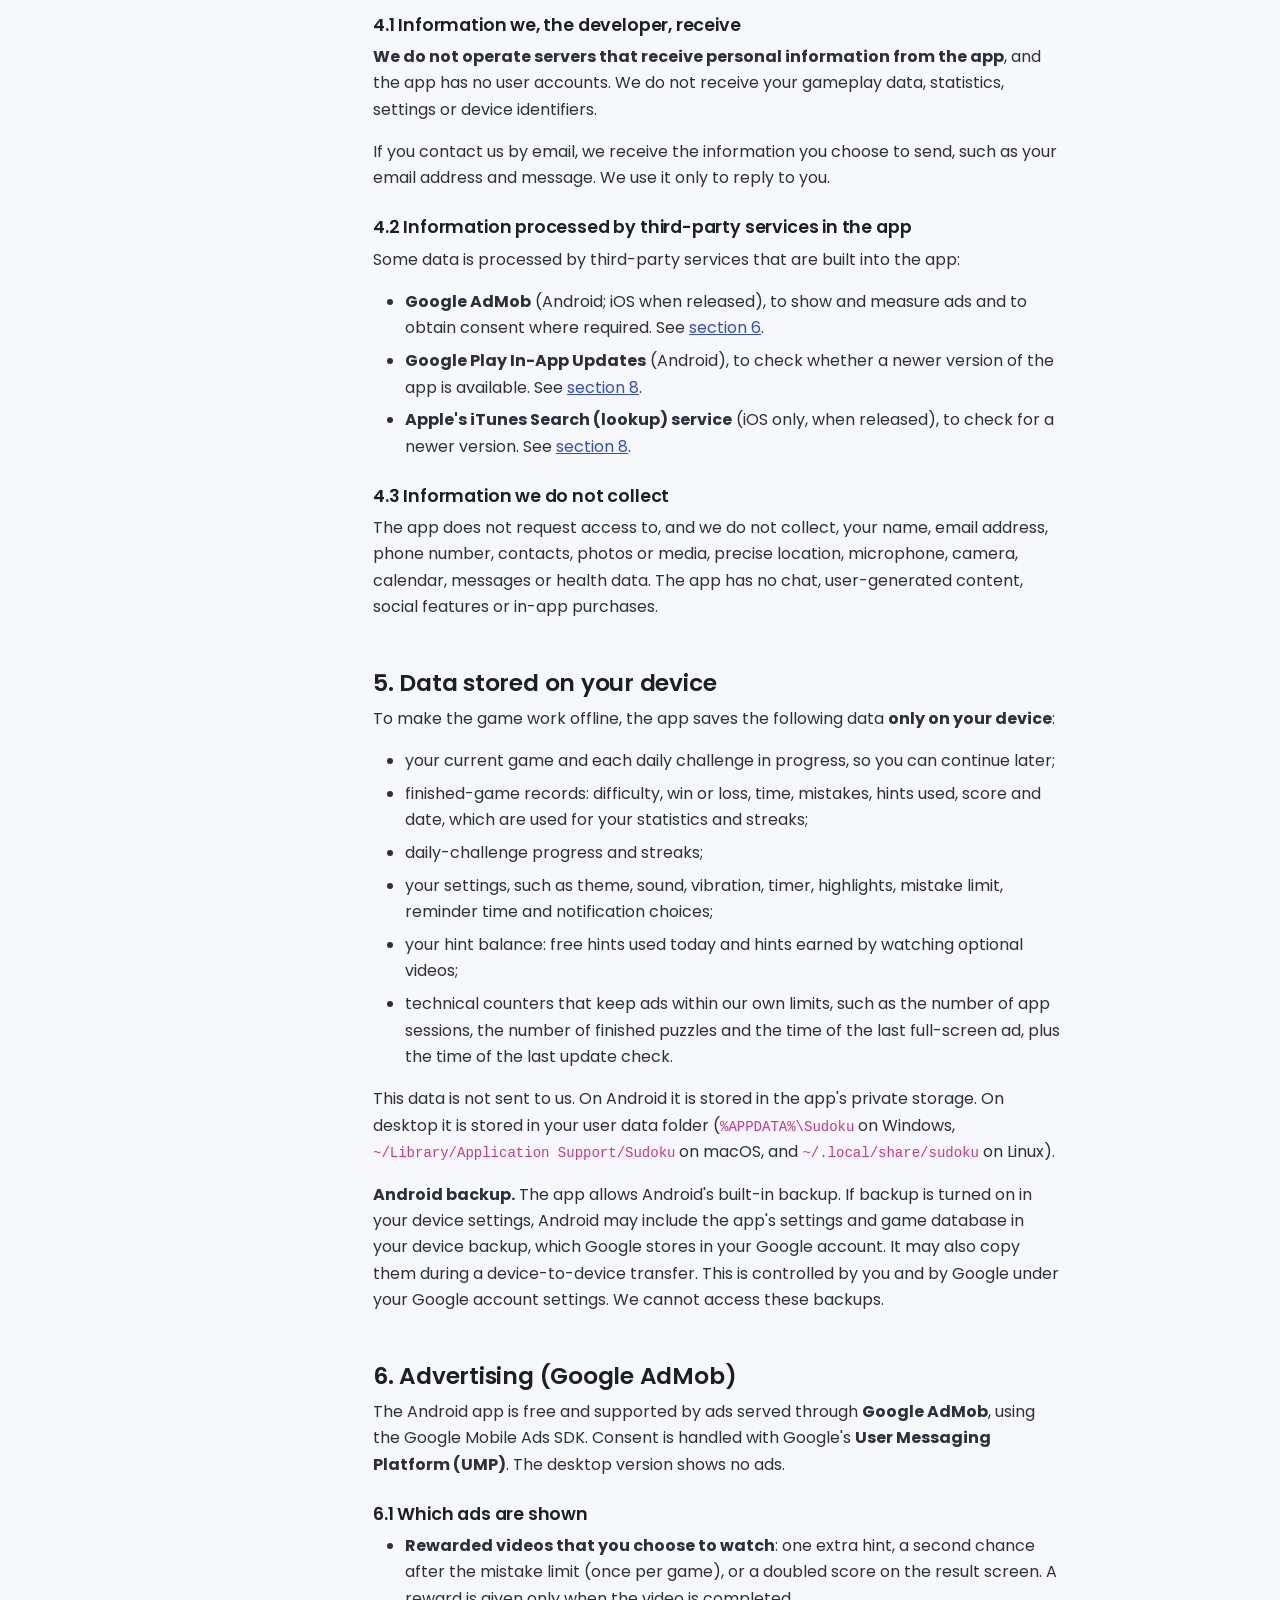
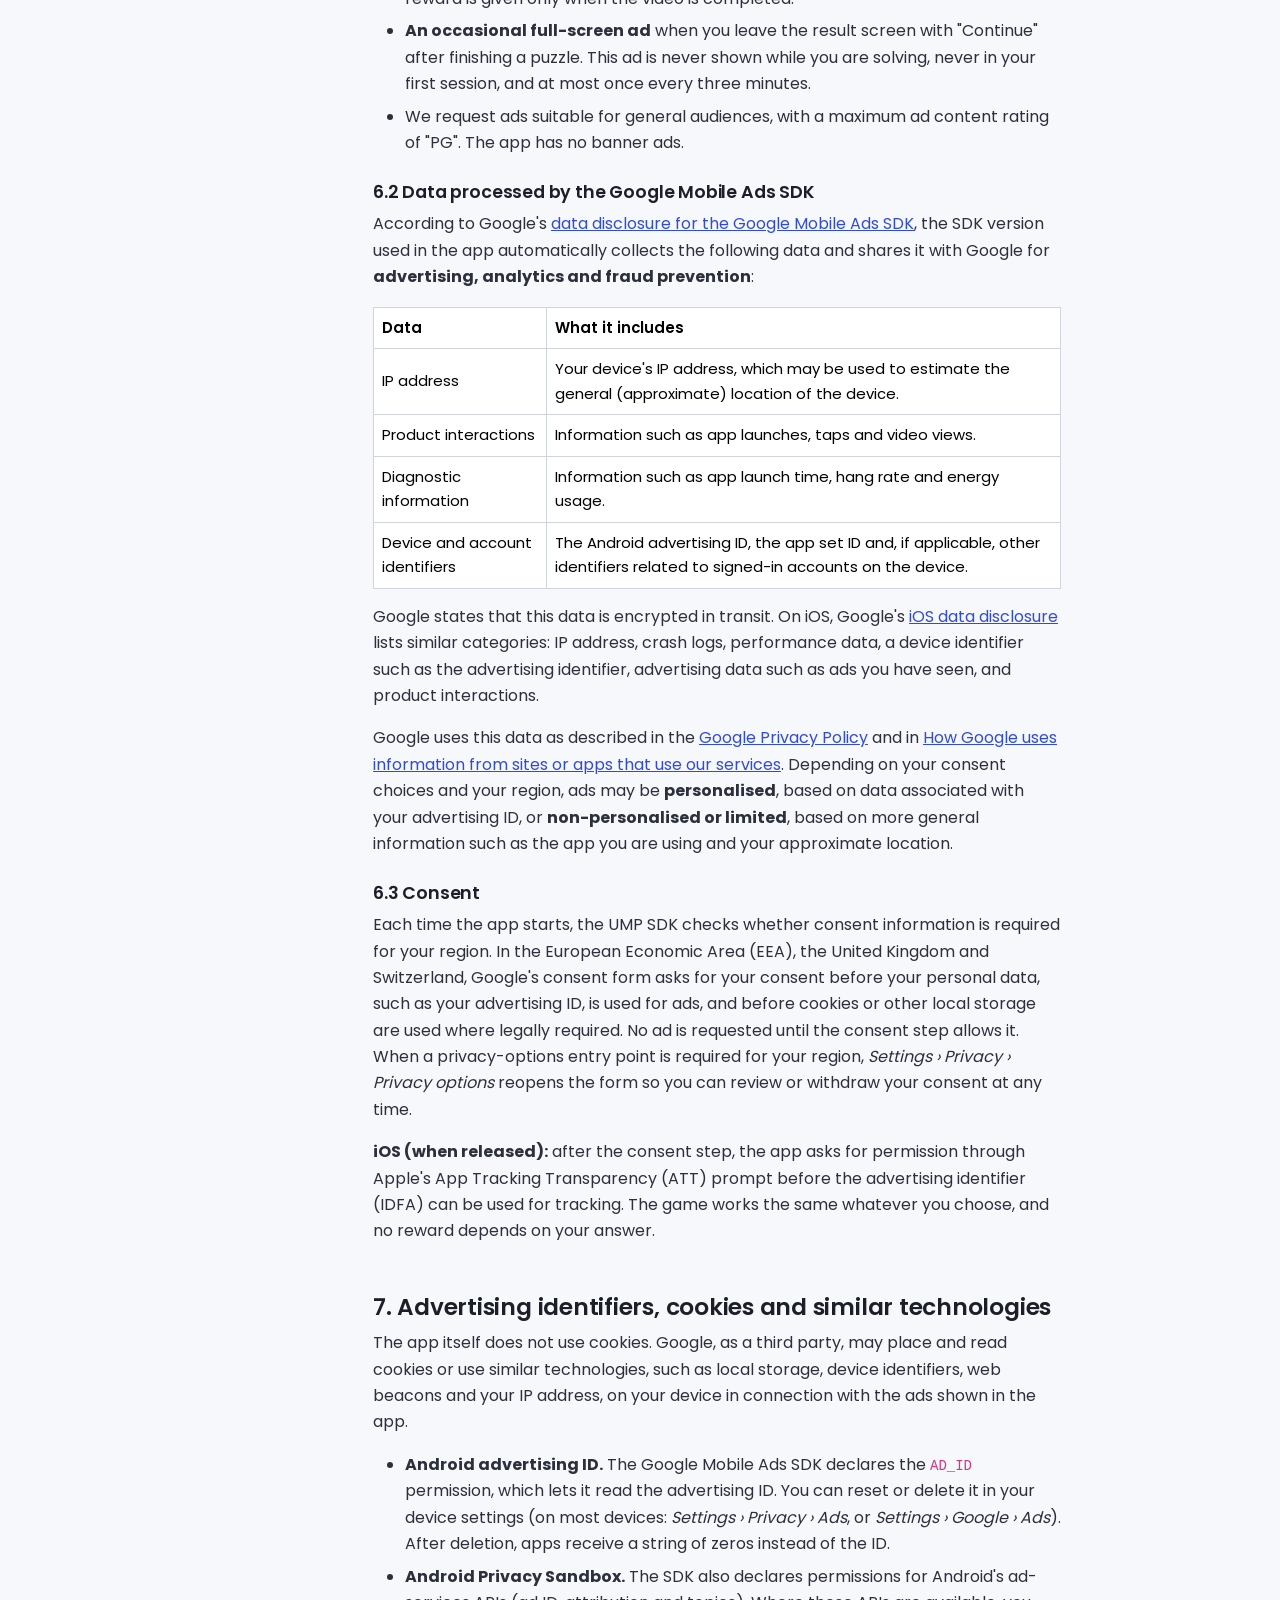
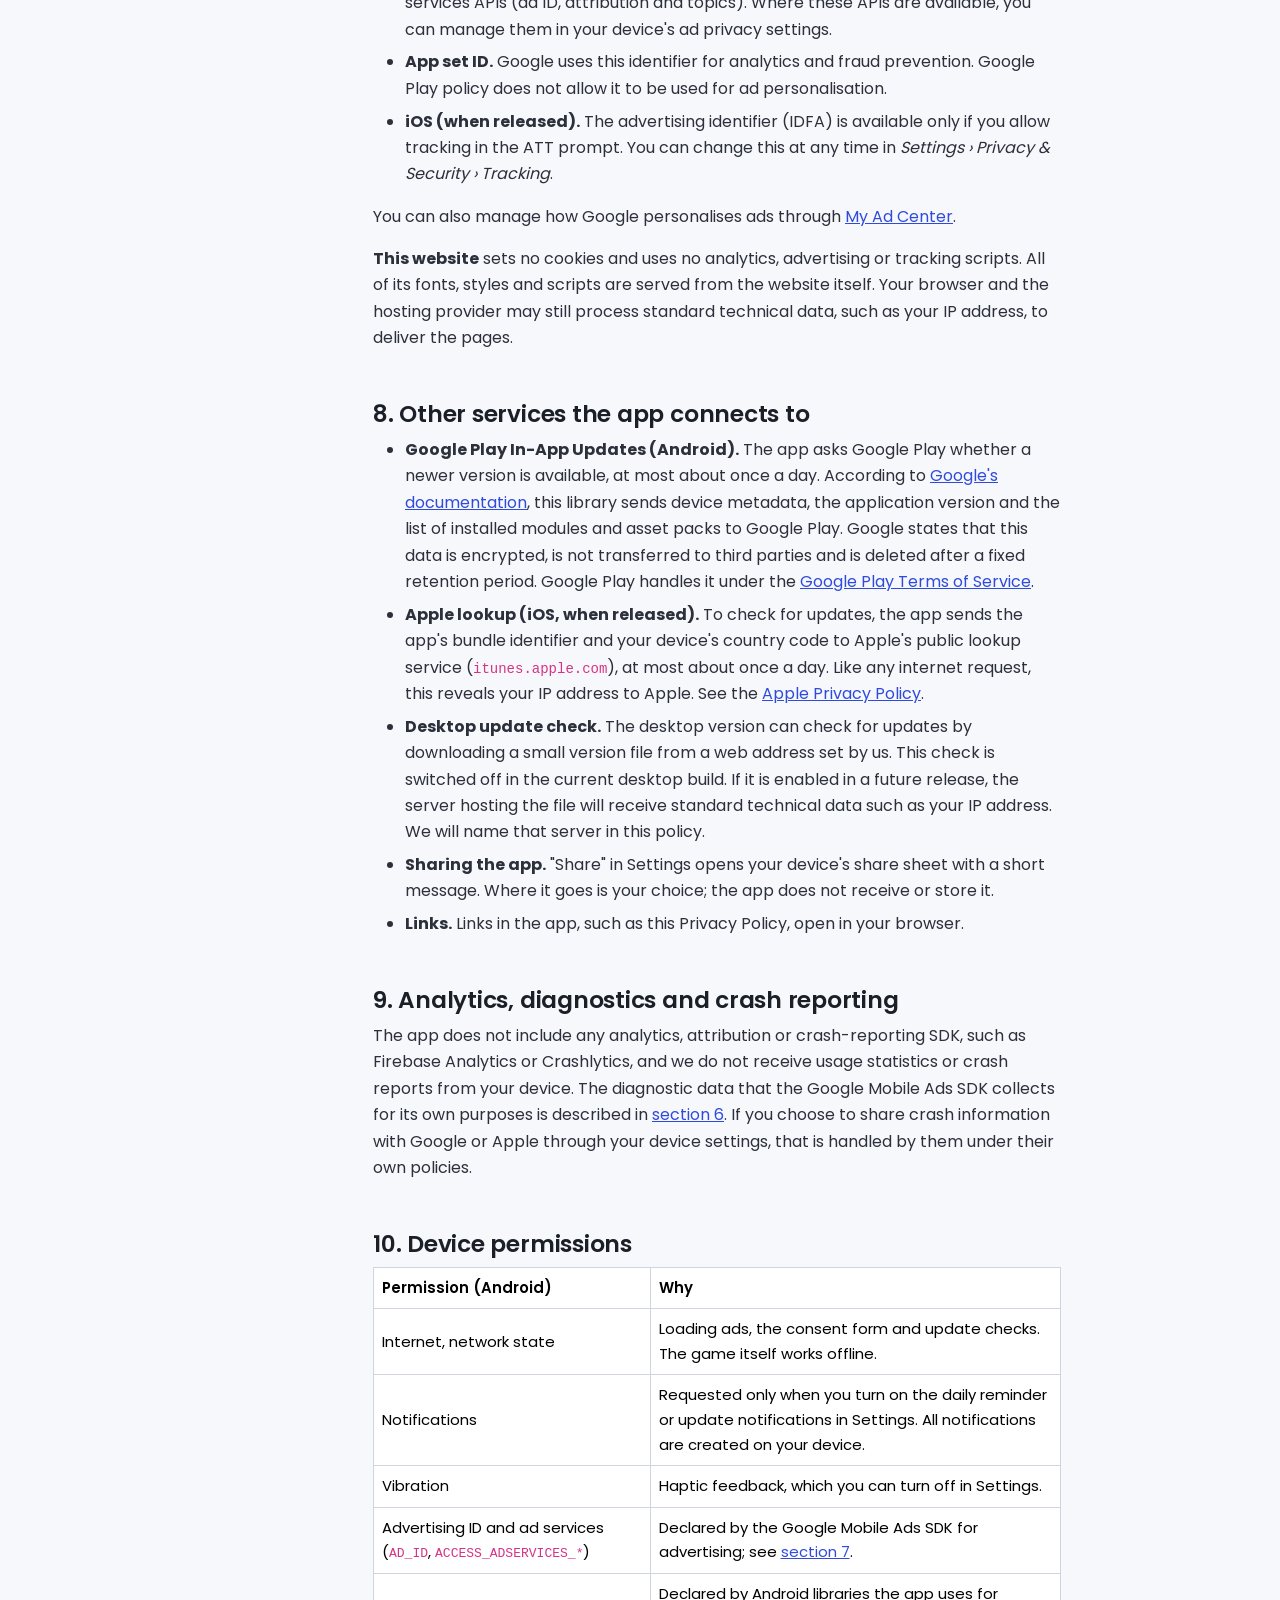
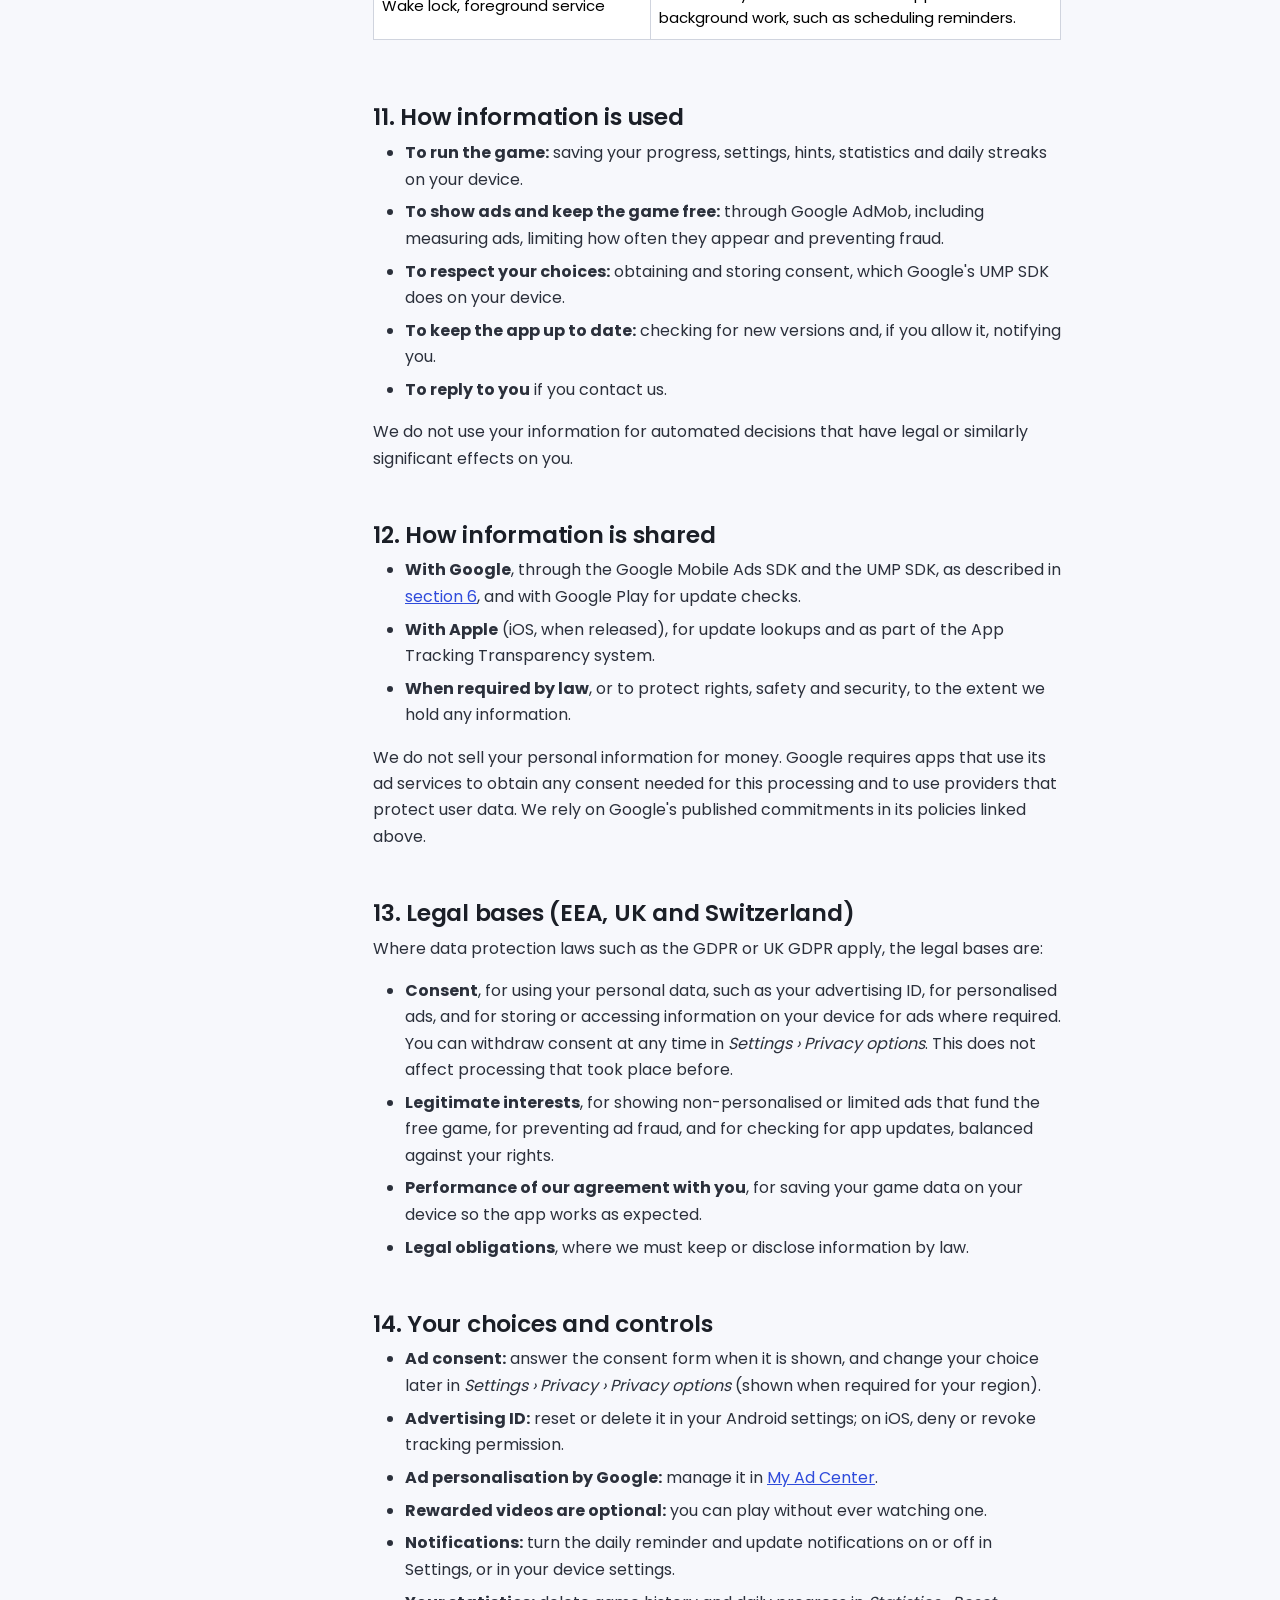
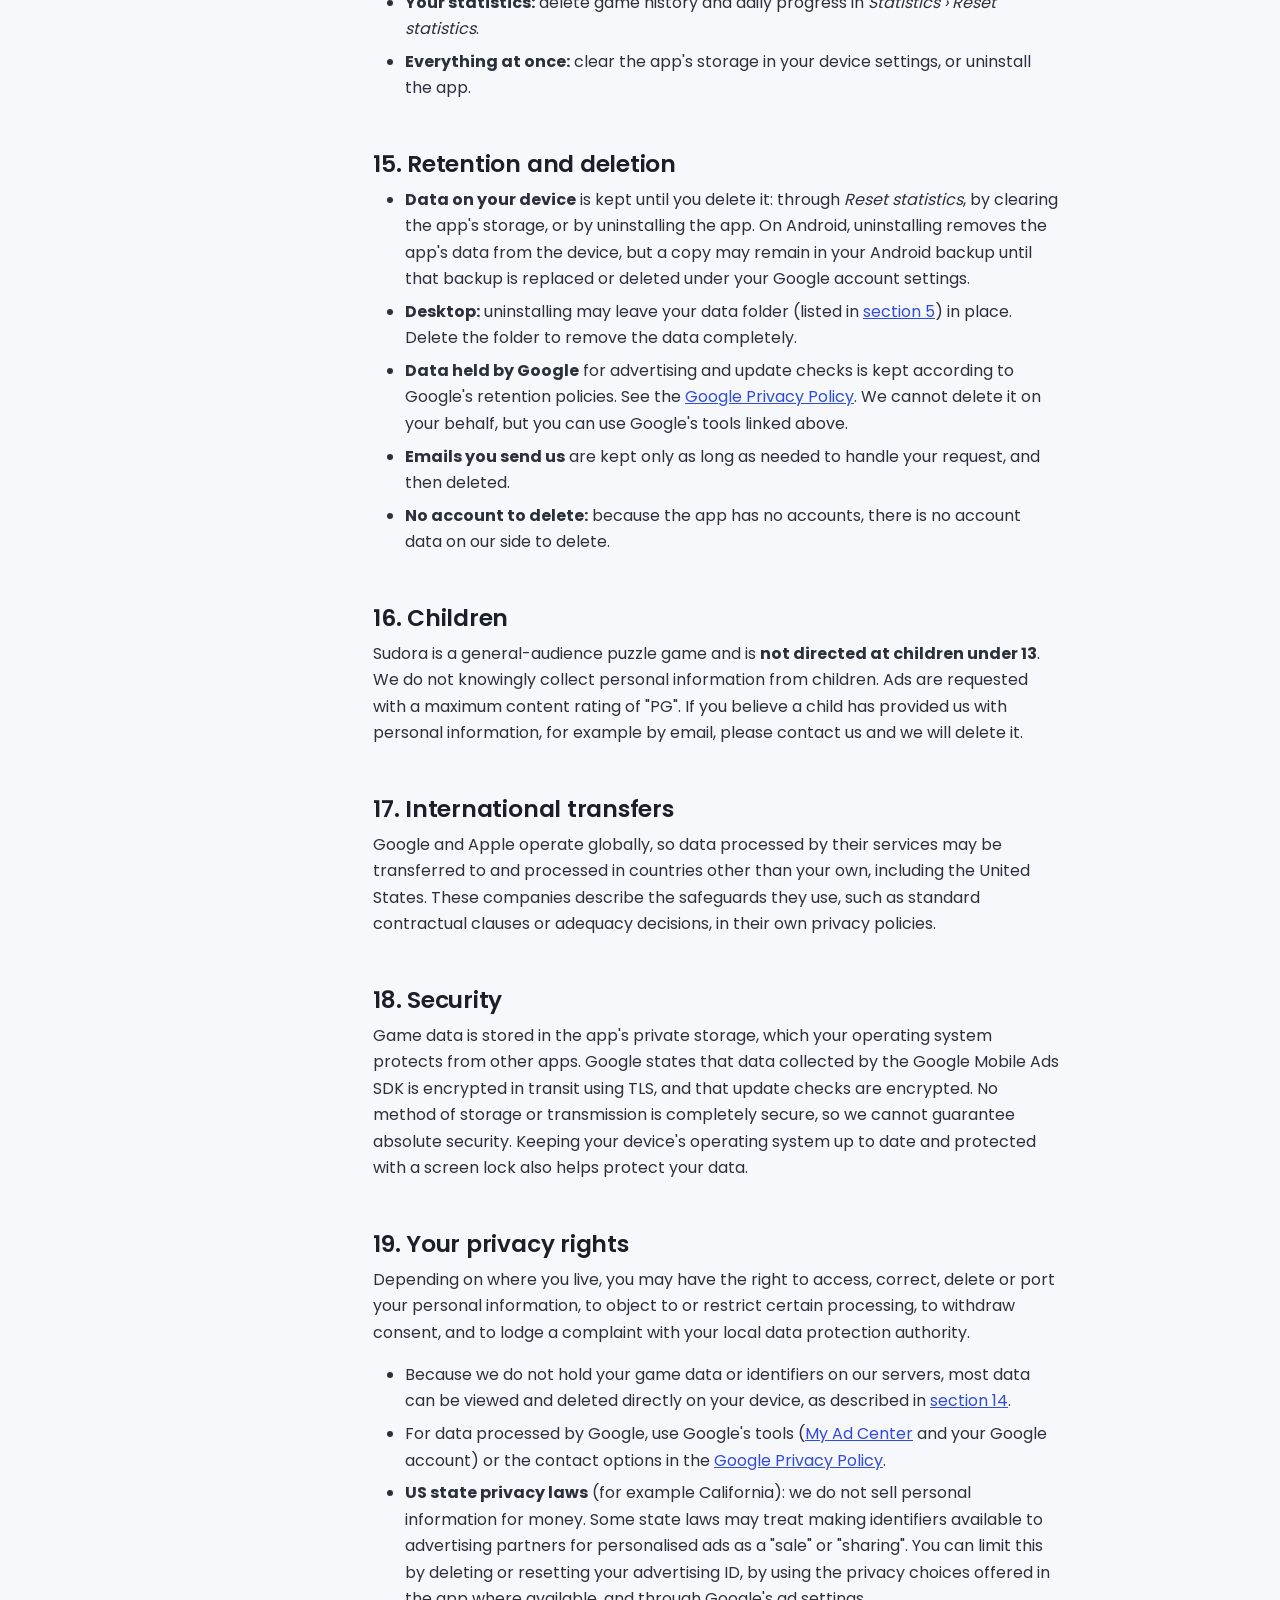
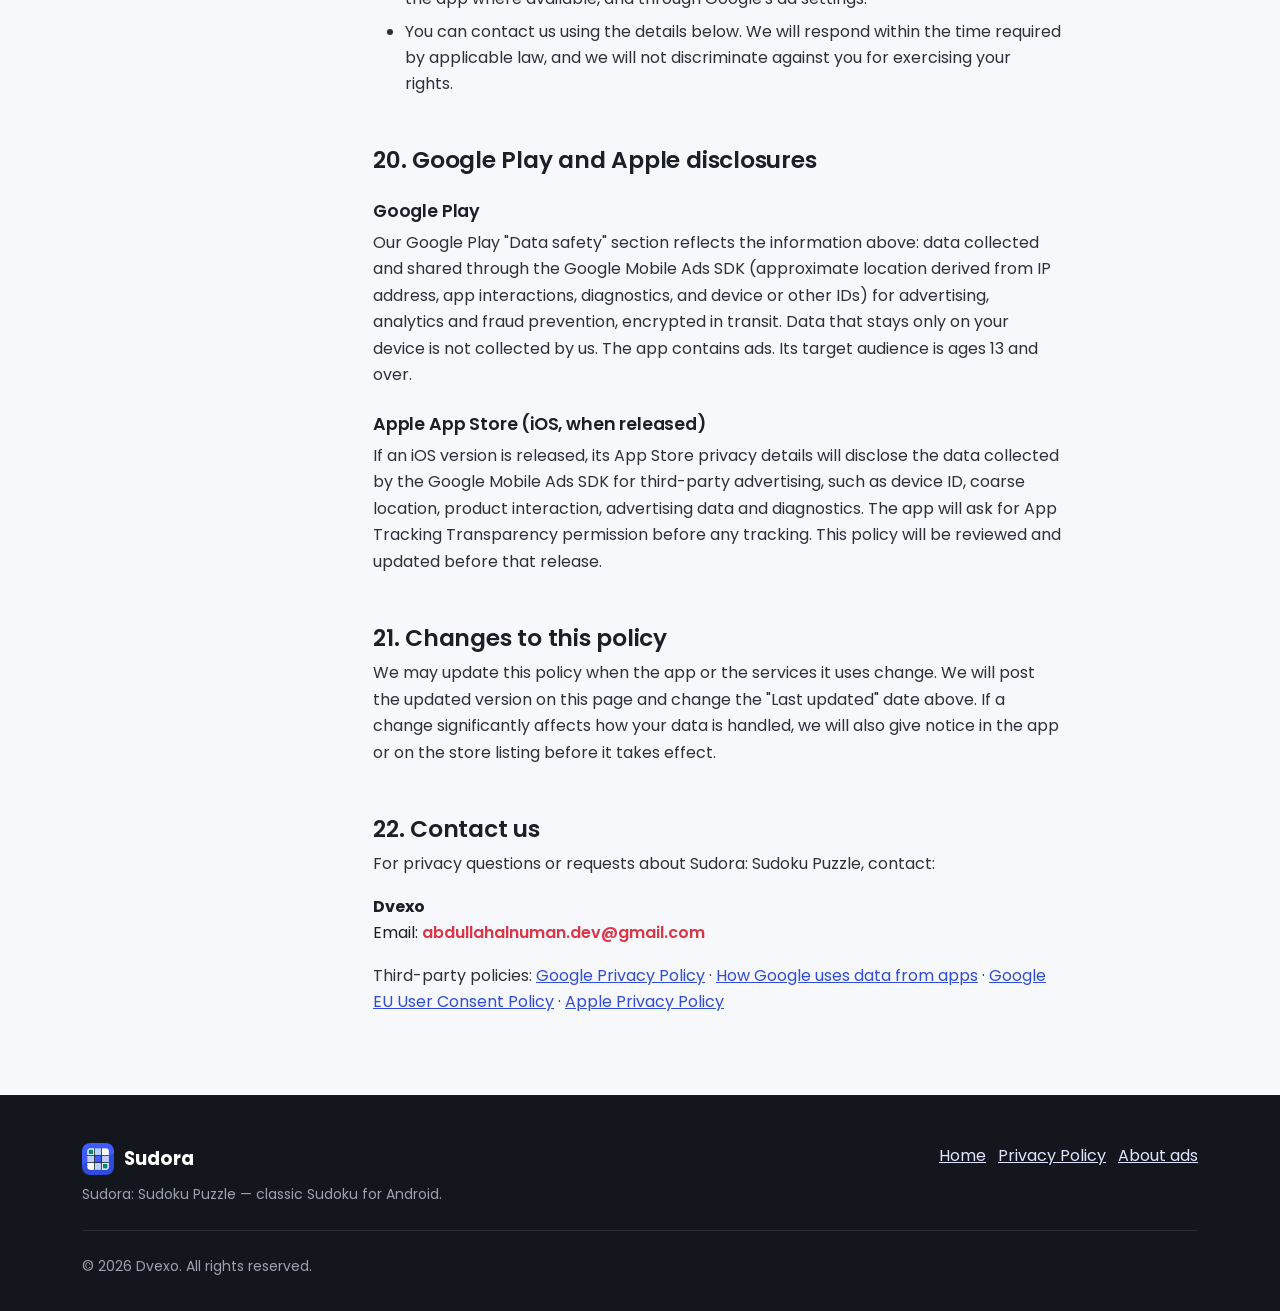
==== commit 21adeacb: "update plicy page & add app-ads.txt file" ====
--- a/privacy-policy.html
+++ b/privacy-policy.html
@@ -157,7 +157,7 @@
               Sudora is developed and published by <strong>Dvexo</strong> ("we", "us", "our").
               You can contact us about privacy using the details in <a href="#contact">section 22</a>.
             </p>
-            <div class="placeholder-note" role="note">
+            <div class="placeholder-note d-none" role="note">
               <strong>Publisher details to be completed before publication.</strong> A privacy contact email address,
               and the publisher's country and legal form where required, must be entered here and in
               <a href="#contact">section 22</a>.
@@ -499,9 +499,9 @@
             <p>For privacy questions or requests about Sudora: Sudoku Puzzle, contact:</p>
             <address class="mb-3">
               <strong>Dvexo</strong><br>
-              Email: <span class="text-danger fw-semibold">[PRIVACY CONTACT EMAIL — to be added before publication]</span>
+              Email: <span class="text-danger fw-semibold">abdullahalnuman.dev@gmail.com</span>
             </address>
-            <div class="placeholder-note" role="note">
+            <div class="placeholder-note d-none" role="note">
               <strong>Required before publication:</strong> add a working privacy contact email address. Google Play requires
               a privacy point of contact or inquiry mechanism. If required in your jurisdiction, also add the publisher's legal
               form and a postal address.
